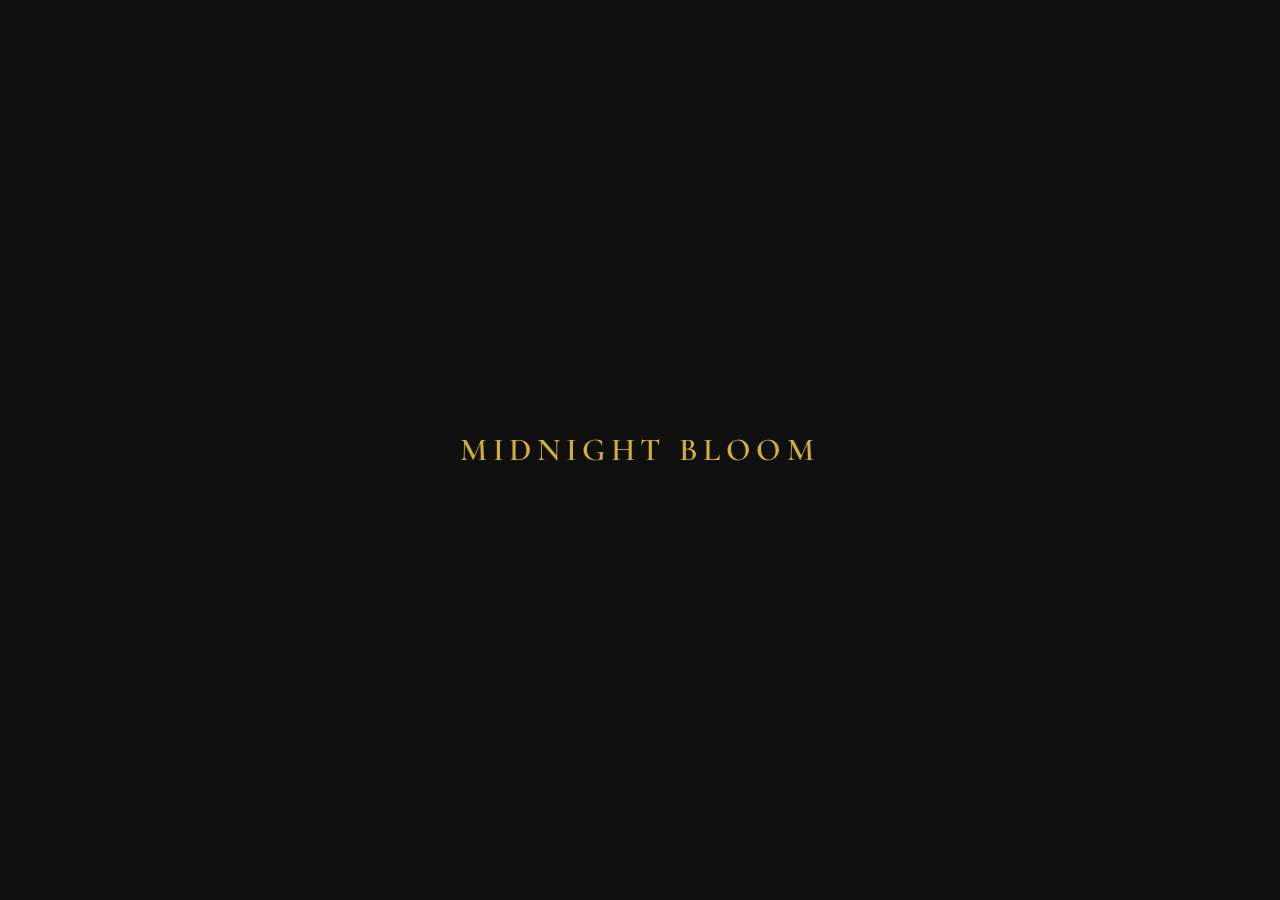
==== index.html @ 1a77cd3f "Build initial loader and navbar" ====
<!DOCTYPE html>
<html lang="en">

<head>

    <!-- Character Encoding -->
    <meta charset="UTF-8">

    <!-- Mobile Responsive -->
    <meta name="viewport" content="width=device-width, initial-scale=1.0">

    <!-- SEO -->
    <meta name="description"
        content="Midnight Bloom Café - Luxury Café Experience with Online Reservation, Menu and Coffee.">

    <meta name="keywords"
        content="Cafe, Coffee, Midnight Bloom, Restaurant, Reservation, Coffee Shop">

    <meta name="author"
        content="Abdullah & Areeba">

    <!-- Browser Tab -->
    <title>Midnight Bloom Café</title>

    <!-- Google Fonts -->
     
     <link rel="preconnect" href="https://fonts.googleapis.com">
<link rel="preconnect" href="https://fonts.gstatic.com" crossorigin>

<link href="https://fonts.googleapis.com/css2?family=Cormorant+Garamond:wght@500;600;700&family=Poppins:wght@300;400;500;600;700&display=swap" rel="stylesheet">

    <!-- CSS -->
    <link rel="stylesheet" href="css/style.css">

</head>

<body>

    <!-- =========================
         Loading Screen
    ========================== -->
    <div id="loader">

    </div>

    <!-- =========================
         Mouse Glow Effect
    ========================== -->
    <div id="cursor-glow"></div>

    <!-- =========================
         Header
    ========================== -->
    <header>

        <nav>

          <header class="site-header">

    <nav class="navbar">

        <!-- Logo -->
        <a href="index.html" class="logo">
            Midnight Bloom
            <span>Café</span>
        </a>

        <!-- Navigation Links -->
        <ul class="nav-links">

            <li>
                <a href="#hero">Home</a>
            </li>

            <li>
                <a href="#about">About</a>
            </li>

            <li>
                <a href="#menu-preview">Menu</a>
            </li>

            <li>
                <a href="#reservation">Reservation</a>
            </li>

            <li>
                <a href="#reviews">Reviews</a>
            </li>

        </ul>

        <!-- Reservation Button -->
        <a href="#reservation" class="nav-button">
            Reserve a Table
        </a>

        <!-- Mobile Menu Button -->
        <button class="menu-toggle" aria-label="Open navigation menu">
            ☰
        </button>

    </nav>

</header>

        </nav>

    </header>

    <!-- =========================
         Hero Section
    ========================== -->
    <main>

        <section id="hero">

        </section>

    </main>

    <!-- =========================
         About Section
    ========================== -->
    <section id="about">

    </section>

    <!-- =========================
         Featured Coffee
    ========================== -->
    <section id="featured">

    </section>

    <!-- =========================
         Menu Preview
    ========================== -->
    <section id="menu-preview">

    </section>

    <!-- =========================
         Gallery
    ========================== -->
    <section id="gallery">

    </section>

    <!-- =========================
         Reviews
    ========================== -->
    <section id="reviews">

    </section>

    <!-- =========================
         Reservation Preview
    ========================== -->
    <section id="reservation">

    </section>

    <!-- =========================
         Newsletter
    ========================== -->
    <section id="newsletter">

    </section>

    <!-- =========================
         Footer
    ========================== -->
    <footer>

    </footer>

    <!-- JavaScript -->
    <script src="js/app.js"></script>

</body>

</html>
---- css/style.css ----
/* ===========================
   Midnight Bloom Café
   Global Styles
   Version 1.0
=========================== */

* {
    margin: 0;
    padding: 0;
    box-sizing: border-box;
}

:root {
    --primary-bg: #0F0F0F;
    --secondary-bg: #181818;
    --gold: #D4AF37;
    --cream: #F8F5F0;
    --coffee: #6F4E37;
    --accent: #B76E79;

    --transition: 0.3s ease;
    --border-radius: 12px;
}

body {
    background-color: var(--primary-bg);
    color: var(--cream);
    font-family: "Poppins", sans-serif;
    line-height: 1.6;
    overflow-x: hidden;
}

/* =========================
   Luxury Loading Screen
========================= */

#loader {
    position: fixed;
    inset: 0;
    z-index: 9999;

    display: flex;
    align-items: center;
    justify-content: center;

    background-color: var(--primary-bg);

    transition: opacity 0.8s ease, visibility 0.8s ease;
}

/* Loader content */

#loader::before {
    content: "MIDNIGHT BLOOM";

    font-family: "Cormorant Garamond", serif;
    font-size: 2rem;
    font-weight: 600;
    letter-spacing: 0.35rem;

    color: var(--gold);

    animation: loaderPulse 1.8s ease-in-out infinite;
}

/* Loader disappears */

#loader.hide {
    opacity: 0;
    visibility: hidden;
}

/* Soft breathing animation */

@keyframes loaderPulse {

    0%,
    100% {
        opacity: 0.35;
        transform: scale(0.96);
    }

    50% {
        opacity: 1;
        transform: scale(1);
    }
}

/* =========================
   Navigation Bar
========================= */

.site-header {
    position: fixed;
    top: 0;
    left: 0;
    width: 100%;
    z-index: 1000;

    background: rgba(15, 15, 15, 0.85);
    backdrop-filter: blur(12px);

    border-bottom: 1px solid rgba(212, 175, 55, 0.15);
}

.navbar {
    width: min(1200px, 90%);
    min-height: 80px;

    margin: 0 auto;

    display: flex;
    align-items: center;
    justify-content: space-between;
}

/* Logo */

.logo {
    color: var(--cream);
    text-decoration: none;

    font-family: "Cormorant Garamond", serif;
    font-size: 1.7rem;
    font-weight: 600;
    letter-spacing: 0.08rem;

    line-height: 1;
}

.logo span {
    display: block;

    color: var(--gold);

    font-size: 0.85rem;
    letter-spacing: 0.35rem;
    text-transform: uppercase;

    margin-top: 5px;
}

/* Navigation Links */

.nav-links {
    display: flex;
    align-items: center;
    gap: 2rem;

    list-style: none;
}

.nav-links a {
    position: relative;

    color: var(--cream);
    text-decoration: none;

    font-size: 0.9rem;
    font-weight: 400;

    transition: color 0.3s ease;
}

.nav-links a:hover {
    color: var(--gold);
}

/* Underline Animation */

.nav-links a::after {
    content: "";

    position: absolute;
    left: 0;
    bottom: -7px;

    width: 0;
    height: 1px;

    background: var(--gold);

    transition: width 0.3s ease;
}

.nav-links a:hover::after {
    width: 100%;
}

/* Reservation Button */

.nav-button {
    padding: 0.75rem 1.3rem;

    color: var(--primary-bg);
    background: var(--gold);

    text-decoration: none;

    font-size: 0.8rem;
    font-weight: 600;
    letter-spacing: 0.05rem;

    border: 1px solid var(--gold);
    border-radius: 2px;

    transition:
        background-color 0.3s ease,
        color 0.3s ease,
        transform 0.3s ease;
}

.nav-button:hover {
    color: var(--gold);
    background: transparent;

    transform: translateY(-2px);
}

/* Mobile Menu Button */

.menu-toggle {
    display: none;

    border: none;
    background: transparent;

    color: var(--cream);

    font-size: 1.6rem;

    cursor: pointer;
}
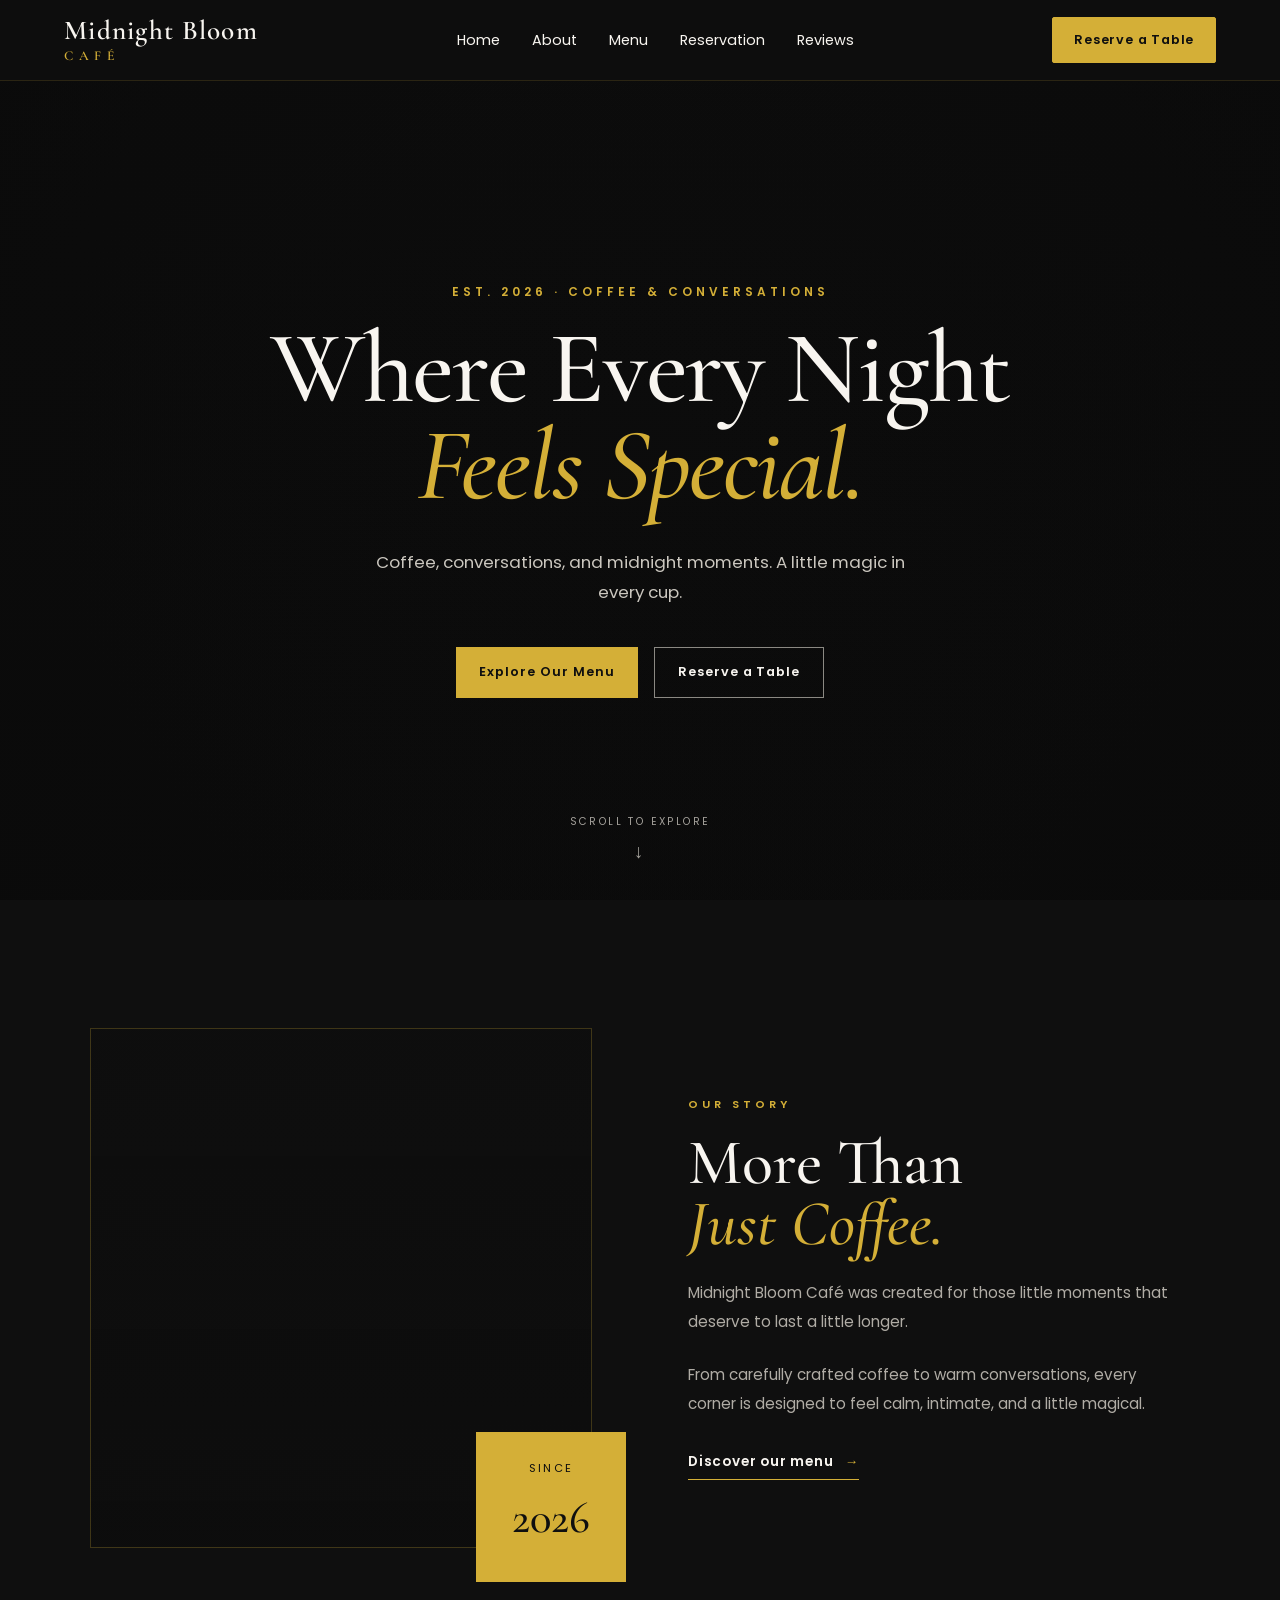
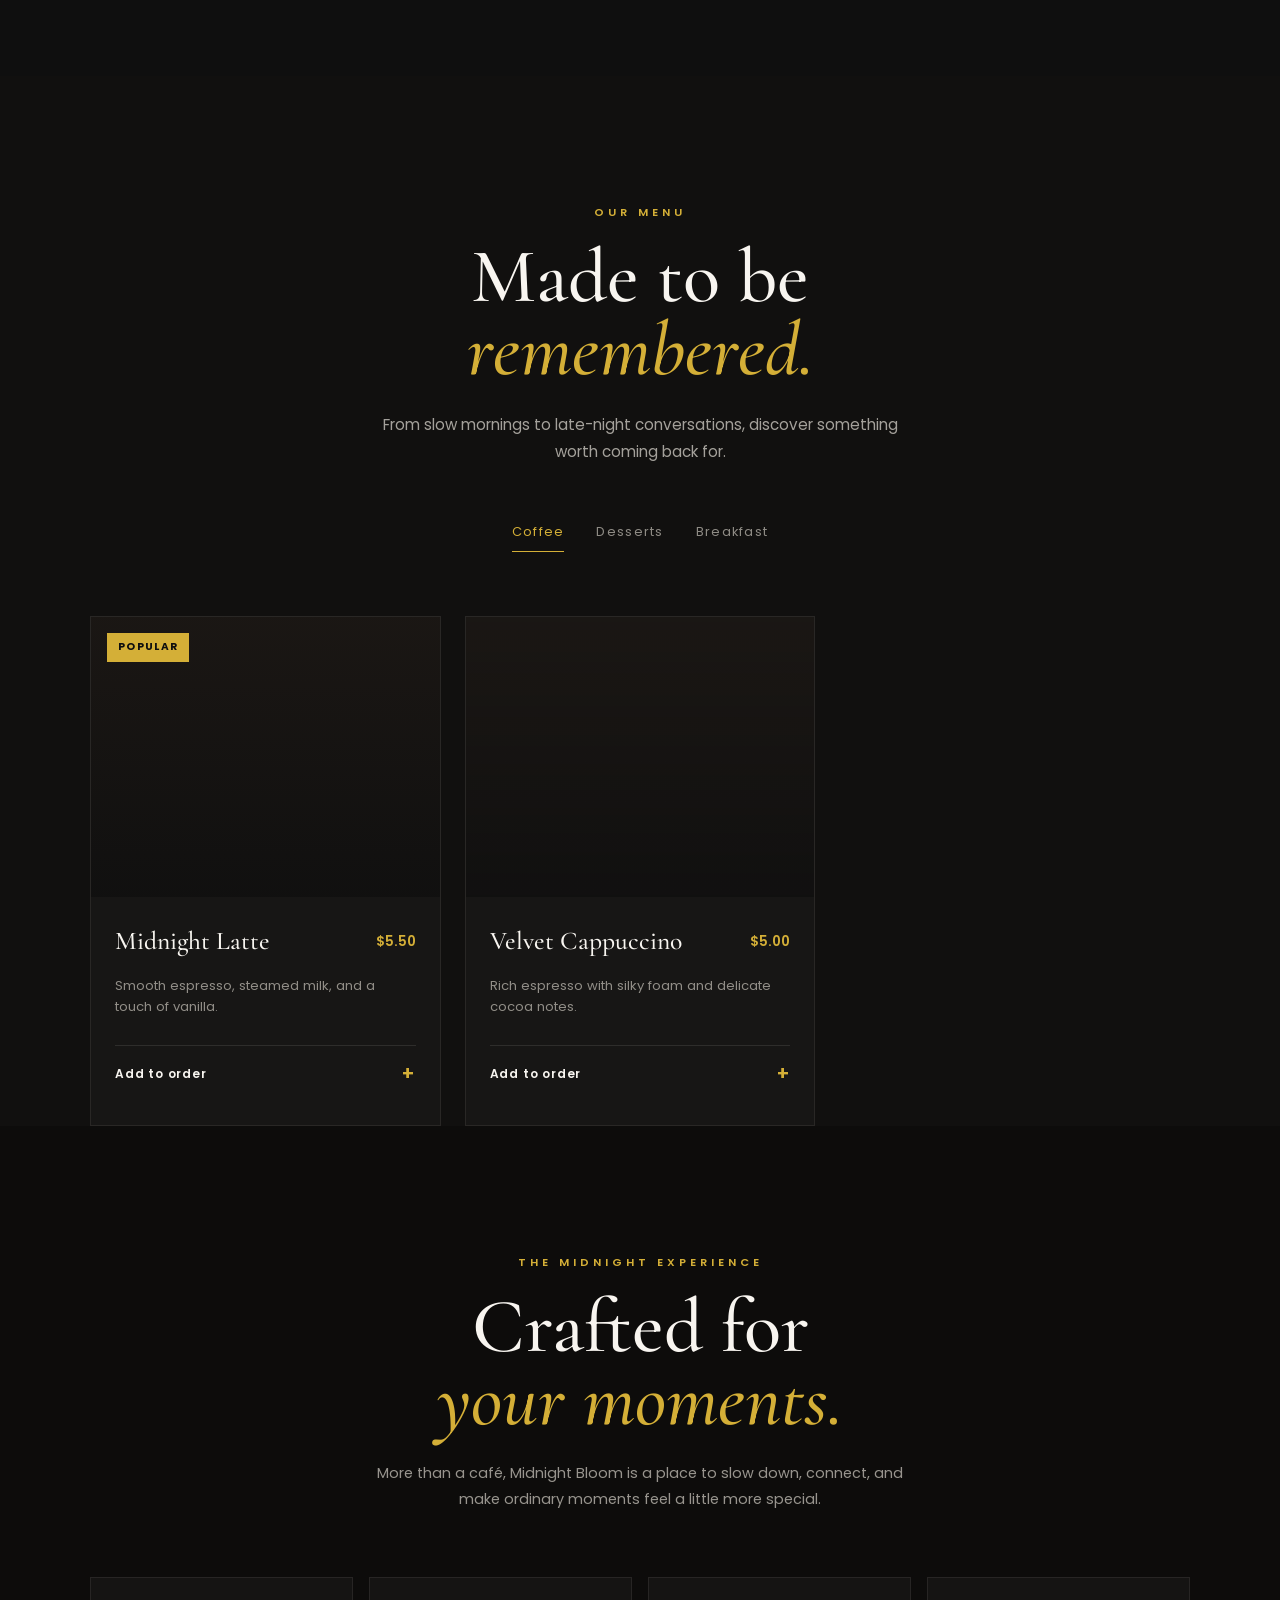
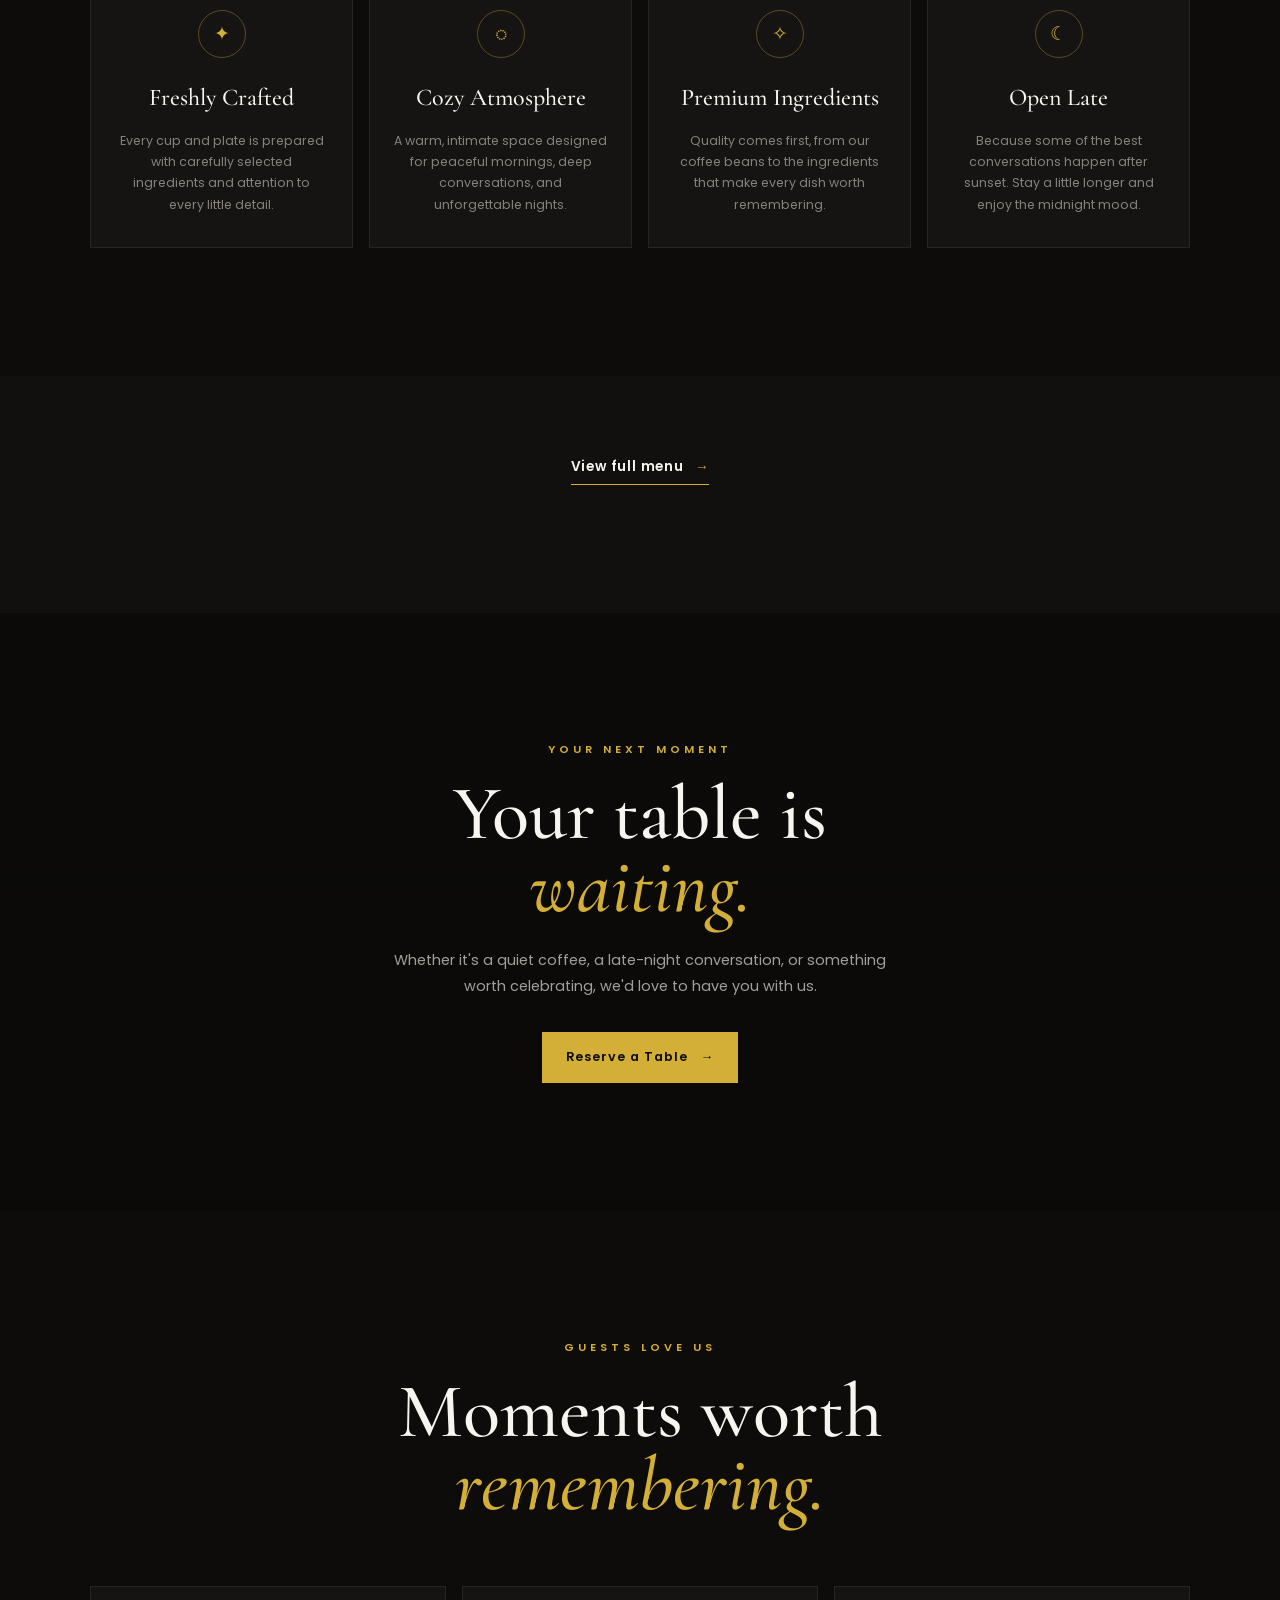
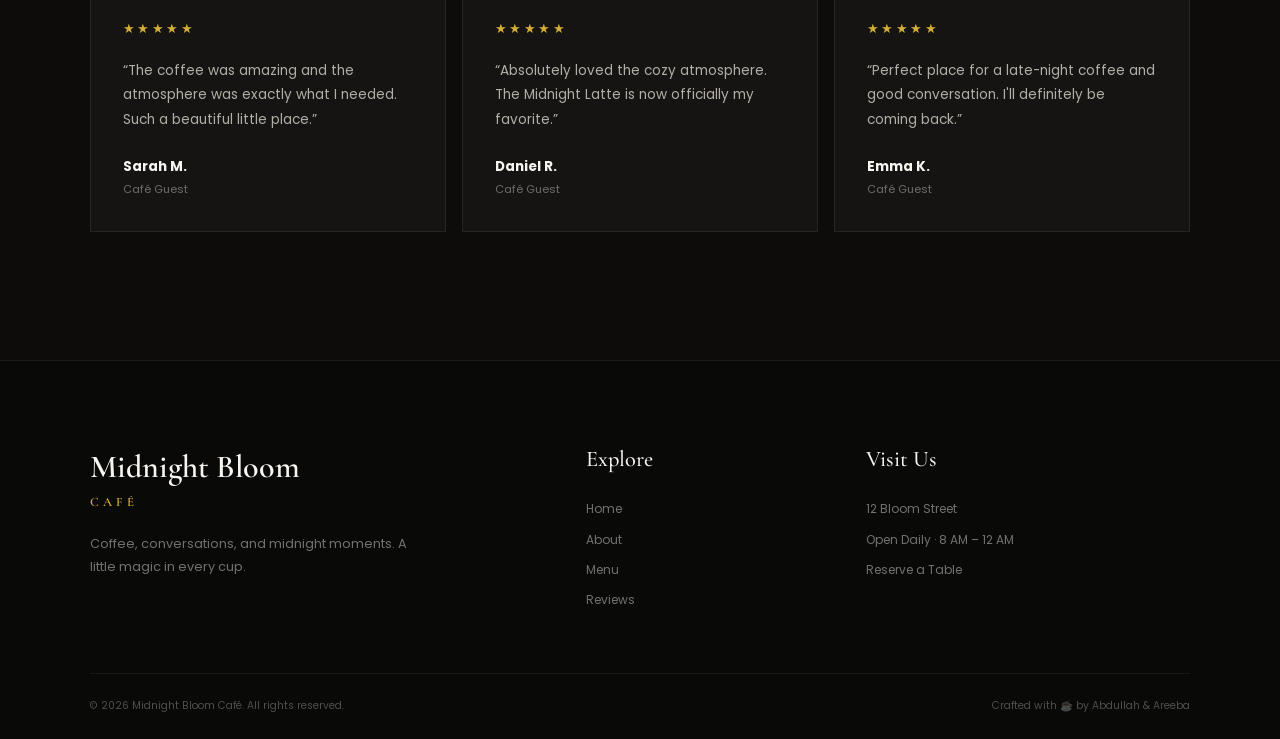
==== commit 9170c3c0: "Complete responsive homepage" ====
--- a/index.html
+++ b/index.html
@@ -16,168 +16,1109 @@
     <meta name="keywords"
         content="Cafe, Coffee, Midnight Bloom, Restaurant, Reservation, Coffee Shop">
 
+    <!-- Developers -->
     <meta name="author"
         content="Abdullah & Areeba">
 
     <!-- Browser Tab -->
     <title>Midnight Bloom Café</title>
 
-    <!-- Google Fonts -->
-     
-     <link rel="preconnect" href="https://fonts.googleapis.com">
-<link rel="preconnect" href="https://fonts.gstatic.com" crossorigin>
-
-<link href="https://fonts.googleapis.com/css2?family=Cormorant+Garamond:wght@500;600;700&family=Poppins:wght@300;400;500;600;700&display=swap" rel="stylesheet">
-
-    <!-- CSS -->
+
+    <!-- =========================
+         Google Fonts
+    ========================== -->
+
+    <link rel="preconnect" href="https://fonts.googleapis.com">
+
+    <link rel="preconnect"
+        href="https://fonts.gstatic.com"
+        crossorigin>
+
+    <link
+        href="https://fonts.googleapis.com/css2?family=Cormorant+Garamond:wght@500;600;700&family=Poppins:wght@300;400;500;600;700&display=swap"
+        rel="stylesheet">
+
+
+    <!-- =========================
+         CSS
+    ========================== -->
+
     <link rel="stylesheet" href="css/style.css">
 
 </head>
 
+
 <body>
+
 
     <!-- =========================
          Loading Screen
     ========================== -->
+
     <div id="loader">
-
     </div>
+
 
     <!-- =========================
          Mouse Glow Effect
     ========================== -->
-    <div id="cursor-glow"></div>
+
+    <div id="cursor-glow">
+    </div>
+
 
     <!-- =========================
-         Header
+         Header / Navbar
     ========================== -->
-    <header>
-
-        <nav>
-
-          <header class="site-header">
-
-    <nav class="navbar">
-
-        <!-- Logo -->
-        <a href="index.html" class="logo">
-            Midnight Bloom
-            <span>Café</span>
+
+    <header class="site-header">
+
+        <nav class="navbar">
+
+
+            <!-- Logo -->
+
+            <a href="index.html" class="logo">
+
+                Midnight Bloom
+
+                <span>Café</span>
+
+            </a>
+
+
+            <!-- Navigation Links -->
+
+            <ul class="nav-links">
+
+                <li>
+                    <a href="#hero">Home</a>
+                </li>
+
+                <li>
+                    <a href="#about">About</a>
+                </li>
+
+                <li>
+                    <a href="#menu-preview">Menu</a>
+                </li>
+
+                <li>
+                    <a href="#reservation">Reservation</a>
+                </li>
+
+                <li>
+                    <a href="#reviews">Reviews</a>
+                </li>
+
+            </ul>
+
+
+            <!-- Reservation Button -->
+
+            <a href="#reservation" class="nav-button">
+                Reserve a Table
+            </a>
+
+
+            <!-- Mobile Menu Button -->
+
+            <button
+                class="menu-toggle"
+                type="button"
+                aria-label="Open navigation menu">
+
+                ☰
+
+            </button>
+
+
+        </nav>
+
+    </header>
+
+
+
+    <!-- =========================
+         Main Content
+    ========================== -->
+
+    <main>
+
+
+        <!-- =========================
+             Hero Section
+        ========================== -->
+
+        <section class="hero" id="hero">
+
+
+            <!-- Hero Background Overlay -->
+
+            <div class="hero-overlay">
+            </div>
+
+
+            <!-- Hero Content -->
+
+            <div class="hero-content">
+
+
+                <p class="hero-label">
+                    EST. 2026 · COFFEE & CONVERSATIONS
+                </p>
+
+
+                <h1>
+
+                    Where Every Night
+
+                    <span>
+                        Feels Special.
+                    </span>
+
+                </h1>
+
+
+                <p class="hero-description">
+
+                    Coffee, conversations, and midnight moments.
+                    A little magic in every cup.
+
+                </p>
+
+
+                <div class="hero-actions">
+
+
+                    <a
+                        href="#menu-preview"
+                        class="primary-button">
+
+                        Explore Our Menu
+
+                    </a>
+
+
+                    <a
+                        href="#reservation"
+                        class="secondary-button">
+
+                        Reserve a Table
+
+                    </a>
+
+
+                </div>
+
+
+            </div>
+
+
+            <!-- Scroll Indicator -->
+
+            <a
+                href="#about"
+                class="scroll-indicator"
+                aria-label="Scroll to About section">
+
+                <span>
+                    Scroll to explore
+                </span>
+
+                <span class="scroll-arrow">
+                    ↓
+                </span>
+
+            </a>
+
+
+        </section>
+
+
+
+        <!-- =========================
+             About Section
+        ========================== -->
+
+        <section
+            class="about-section"
+            id="about">
+
+
+            <div class="about-container">
+
+
+                <!-- About Image -->
+
+                <div class="about-image">
+
+                    <div class="about-image-frame">
+
+                        <span>
+                            Since
+                        </span>
+
+                        <strong>
+                            2026
+                        </strong>
+
+                    </div>
+
+                </div>
+
+
+                <!-- About Content -->
+
+                <div class="about-content">
+
+
+                    <p class="section-label">
+                        OUR STORY
+                    </p>
+
+
+                    <h2>
+
+                        More Than
+
+                        <span>
+                            Just Coffee.
+                        </span>
+
+                    </h2>
+
+
+                    <p>
+
+                        Midnight Bloom Café was created
+                        for those little moments that deserve
+                        to last a little longer.
+
+                    </p>
+
+
+                    <p>
+
+                        From carefully crafted coffee to
+                        warm conversations, every corner is
+                        designed to feel calm, intimate,
+                        and a little magical.
+
+                    </p>
+
+
+                    <a
+                        href="#menu-preview"
+                        class="text-link">
+
+                        Discover our menu
+
+                        <span>
+                            →
+                        </span>
+
+                    </a>
+
+
+                </div>
+
+
+            </div>
+
+
+        </section>
+
+
+
+        <!-- =========================
+             Menu Preview Section
+        ========================== -->
+
+        <section
+            class="menu-preview"
+            id="menu-preview">
+
+
+            <!-- Section Heading -->
+
+            <div class="section-heading">
+
+
+                <p class="section-label">
+                    OUR MENU
+                </p>
+
+
+                <h2>
+
+                    Made to be
+
+                    <span>
+                        remembered.
+                    </span>
+
+                </h2>
+
+
+                <p class="section-intro">
+
+                    From slow mornings to late-night
+                    conversations, discover something
+                    worth coming back for.
+
+                </p>
+
+
+            </div>
+
+
+
+            <!-- Menu Categories -->
+
+            <div class="menu-categories">
+
+
+                <button
+                    class="menu-category active"
+                    type="button"
+                    data-category="coffee">
+
+                    Coffee
+
+                </button>
+
+
+                <button
+                    class="menu-category"
+                    type="button"
+                    data-category="desserts">
+
+                    Desserts
+
+                </button>
+
+
+                <button
+                    class="menu-category"
+                    type="button"
+                    data-category="breakfast">
+
+                    Breakfast
+
+                </button>
+
+
+            </div>
+
+
+
+            <!-- Menu Cards -->
+
+            <div class="menu-grid">
+
+
+                <!-- Coffee Item 1 -->
+
+                <article
+                    class="menu-card show"
+                    data-category="coffee">
+
+
+                    <div class="menu-card-image coffee-image-1">
+
+
+                        <span class="menu-badge">
+                            Popular
+                        </span>
+
+
+                    </div>
+
+
+                    <div class="menu-card-content">
+
+
+                        <div class="menu-card-title">
+
+
+                            <h3>
+                                Midnight Latte
+                            </h3>
+
+
+                            <span>
+                                $5.50
+                            </span>
+
+
+                        </div>
+
+
+                        <p>
+
+                            Smooth espresso, steamed milk,
+                            and a touch of vanilla.
+
+                        </p>
+
+
+                        <button
+                            class="add-to-cart"
+                            type="button"
+                            data-item="Midnight Latte"
+                            data-price="5.50">
+
+                            Add to order
+
+                            <span>
+                                +
+                            </span>
+
+                        </button>
+
+
+                    </div>
+
+
+                </article>
+
+
+
+                <!-- Coffee Item 2 -->
+
+                <article
+                    class="menu-card show"
+                    data-category="coffee">
+
+
+                    <div class="menu-card-image coffee-image-2">
+                    </div>
+
+
+                    <div class="menu-card-content">
+
+
+                        <div class="menu-card-title">
+
+
+                            <h3>
+                                Velvet Cappuccino
+                            </h3>
+
+
+                            <span>
+                                $5.00
+                            </span>
+
+
+                        </div>
+
+
+                        <p>
+
+                            Rich espresso with silky foam
+                            and delicate cocoa notes.
+
+                        </p>
+
+
+                        <button
+                            class="add-to-cart"
+                            type="button"
+                            data-item="Velvet Cappuccino"
+                            data-price="5.00">
+
+                            Add to order
+
+                            <span>
+                                +
+                            </span>
+
+                        </button>
+
+
+                    </div>
+
+
+                </article>
+
+
+
+                <!-- Dessert Item -->
+
+                <article
+                    class="menu-card"
+                    data-category="desserts">
+
+
+                    <div class="menu-card-image coffee-image-3">
+                    </div>
+
+
+                    <div class="menu-card-content">
+
+
+                        <div class="menu-card-title">
+
+
+                            <h3>
+                                Midnight Chocolate Cake
+                            </h3>
+
+
+                            <span>
+                                $6.50
+                            </span>
+
+
+                        </div>
+
+
+                        <p>
+
+                            Dark chocolate cake with a rich
+                            espresso ganache.
+
+                        </p>
+
+
+                        <button
+                            class="add-to-cart"
+                            type="button"
+                            data-item="Midnight Chocolate Cake"
+                            data-price="6.50">
+
+                            Add to order
+
+                            <span>
+                                +
+                            </span>
+
+                        </button>
+
+
+                    </div>
+
+
+                </article>
+
+                <!-- Breakfast Item 1 -->
+
+<article
+    class="menu-card"
+    data-category="breakfast">
+
+    <div class="menu-card-image breakfast-image-1">
+    </div>
+
+    <div class="menu-card-content">
+
+        <div class="menu-card-title">
+
+            <h3>
+                Bloom Breakfast
+            </h3>
+
+            <span>
+                $8.50
+            </span>
+
+        </div>
+
+        <p>
+            Toasted sourdough, eggs, avocado,
+            and fresh seasonal greens.
+        </p>
+
+        <button
+            class="add-to-cart"
+            type="button"
+            data-item="Bloom Breakfast"
+            data-price="8.50">
+
+            Add to order
+
+            <span>
+                +
+            </span>
+
+        </button>
+
+    </div>
+
+</article>
+
+
+<!-- Breakfast Item 2 -->
+
+<article
+    class="menu-card"
+    data-category="breakfast">
+
+    <div class="menu-card-image breakfast-image-2">
+    </div>
+
+    <div class="menu-card-content">
+
+        <div class="menu-card-title">
+
+            <h3>
+                Honey French Toast
+            </h3>
+
+            <span>
+                $7.50
+            </span>
+
+        </div>
+
+        <p>
+            Golden brioche, honey, berries,
+            and a touch of cinnamon.
+        </p>
+
+        <button
+            class="add-to-cart"
+            type="button"
+            data-item="Honey French Toast"
+            data-price="7.50">
+
+            Add to order
+
+            <span>
+                +
+            </span>
+
+        </button>
+
+    </div>
+
+</article>
+
+
+            </div>
+
+            
+<!-- =========================
+     Why Midnight Bloom
+========================== -->
+
+<section class="why-section" id="why-us">
+
+    <div class="why-container">
+
+        <!-- Section Heading -->
+
+        <div class="why-heading">
+
+            <p class="section-label">
+                THE MIDNIGHT EXPERIENCE
+            </p>
+
+            <h2>
+                Crafted for
+                <span>your moments.</span>
+            </h2>
+
+            <p>
+                More than a café, Midnight Bloom is a place
+                to slow down, connect, and make ordinary
+                moments feel a little more special.
+            </p>
+
+        </div>
+
+
+        <!-- Feature Cards -->
+
+        <div class="why-grid">
+
+
+            <!-- Feature 1 -->
+
+            <article class="why-card">
+
+                <div class="why-icon">
+                    ✦
+                </div>
+
+                <h3>
+                    Freshly Crafted
+                </h3>
+
+                <p>
+                    Every cup and plate is prepared with
+                    carefully selected ingredients and attention
+                    to every little detail.
+                </p>
+
+            </article>
+
+
+            <!-- Feature 2 -->
+
+            <article class="why-card">
+
+                <div class="why-icon">
+                    ◌
+                </div>
+
+                <h3>
+                    Cozy Atmosphere
+                </h3>
+
+                <p>
+                    A warm, intimate space designed for
+                    peaceful mornings, deep conversations,
+                    and unforgettable nights.
+                </p>
+
+            </article>
+
+
+            <!-- Feature 3 -->
+
+            <article class="why-card">
+
+                <div class="why-icon">
+                    ✧
+                </div>
+
+                <h3>
+                    Premium Ingredients
+                </h3>
+
+                <p>
+                    Quality comes first, from our coffee beans
+                    to the ingredients that make every dish
+                    worth remembering.
+                </p>
+
+            </article>
+
+
+            <!-- Feature 4 -->
+
+            <article class="why-card">
+
+                <div class="why-icon">
+                    ☾
+                </div>
+
+                <h3>
+                    Open Late
+                </h3>
+
+                <p>
+                    Because some of the best conversations
+                    happen after sunset. Stay a little longer
+                    and enjoy the midnight mood.
+                </p>
+
+            </article>
+
+
+        </div>
+
+    </div>
+
+</section>
+
+
+            <!-- View Full Menu -->
+
+            <div class="menu-view-all">
+
+
+                <a
+                    href="pages/menu.html"
+                    class="text-link">
+
+                    View full menu
+
+                    <span>
+                        →
+                    </span>
+
+                </a>
+
+
+            </div>
+
+
+        </section>
+
+      <!-- =========================
+     Reservation CTA
+========================== -->
+
+<section class="reservation-cta" id="reservation">
+
+    <div class="reservation-content">
+
+        <p class="section-label">
+            YOUR NEXT MOMENT
+        </p>
+
+        <h2>
+            Your table is
+            <span>waiting.</span>
+        </h2>
+
+        <p>
+            Whether it's a quiet coffee, a late-night
+            conversation, or something worth celebrating,
+            we'd love to have you with us.
+        </p>
+
+        <a
+            href="pages/reservation.html"
+            class="primary-button">
+
+            Reserve a Table
+
+            <span>→</span>
+
         </a>
 
-        <!-- Navigation Links -->
-        <ul class="nav-links">
-
-            <li>
-                <a href="#hero">Home</a>
-            </li>
-
-            <li>
-                <a href="#about">About</a>
-            </li>
-
-            <li>
-                <a href="#menu-preview">Menu</a>
-            </li>
-
-            <li>
-                <a href="#reservation">Reservation</a>
-            </li>
-
-            <li>
-                <a href="#reviews">Reviews</a>
-            </li>
-
-        </ul>
-
-        <!-- Reservation Button -->
-        <a href="#reservation" class="nav-button">
-            Reserve a Table
-        </a>
-
-        <!-- Mobile Menu Button -->
-        <button class="menu-toggle" aria-label="Open navigation menu">
-            ☰
-        </button>
-
-    </nav>
-
-</header>
-
-        </nav>
-
-    </header>
-
-    <!-- =========================
-         Hero Section
-    ========================== -->
-    <main>
-
-        <section id="hero">
-
-        </section>
+    </div>
+
+</section>
+
+<!-- =========================
+     Reviews Section
+========================== -->
+
+<section class="reviews-section" id="reviews">
+
+    <div class="reviews-container">
+
+        <!-- Section Heading -->
+
+        <div class="reviews-heading">
+
+            <p class="section-label">
+                GUESTS LOVE US
+            </p>
+
+            <h2>
+                Moments worth
+                <span>remembering.</span>
+            </h2>
+
+        </div>
+
+
+        <!-- Reviews -->
+
+        <div class="reviews-grid">
+
+
+            <!-- Review 1 -->
+
+            <article class="review-card">
+
+                <div class="review-stars">
+                    ★★★★★
+                </div>
+
+                <p class="review-text">
+                    “The coffee was amazing and the atmosphere
+                    was exactly what I needed. Such a beautiful
+                    little place.”
+                </p>
+
+                <div class="review-author">
+                    <strong>
+                        Sarah M.
+                    </strong>
+
+                    <span>
+                        Café Guest
+                    </span>
+                </div>
+
+            </article>
+
+
+            <!-- Review 2 -->
+
+            <article class="review-card">
+
+                <div class="review-stars">
+                    ★★★★★
+                </div>
+
+                <p class="review-text">
+                    “Absolutely loved the cozy atmosphere.
+                    The Midnight Latte is now officially
+                    my favorite.”
+                </p>
+
+                <div class="review-author">
+                    <strong>
+                        Daniel R.
+                    </strong>
+
+                    <span>
+                        Café Guest
+                    </span>
+                </div>
+
+            </article>
+
+
+            <!-- Review 3 -->
+
+            <article class="review-card">
+
+                <div class="review-stars">
+                    ★★★★★
+                </div>
+
+                <p class="review-text">
+                    “Perfect place for a late-night coffee
+                    and good conversation. I'll definitely
+                    be coming back.”
+                </p>
+
+                <div class="review-author">
+                    <strong>
+                        Emma K.
+                    </strong>
+
+                    <span>
+                        Café Guest
+                    </span>
+                </div>
+
+            </article>
+
+
+        </div>
+
+    </div>
+
+</section>
 
     </main>
 
-    <!-- =========================
-         About Section
-    ========================== -->
-    <section id="about">
-
-    </section>
-
-    <!-- =========================
-         Featured Coffee
-    ========================== -->
-    <section id="featured">
-
-    </section>
-
-    <!-- =========================
-         Menu Preview
-    ========================== -->
-    <section id="menu-preview">
-
-    </section>
-
-    <!-- =========================
-         Gallery
-    ========================== -->
-    <section id="gallery">
-
-    </section>
-
-    <!-- =========================
-         Reviews
-    ========================== -->
-    <section id="reviews">
-
-    </section>
-
-    <!-- =========================
-         Reservation Preview
-    ========================== -->
-    <section id="reservation">
-
-    </section>
-
-    <!-- =========================
-         Newsletter
-    ========================== -->
-    <section id="newsletter">
-
-    </section>
+
 
     <!-- =========================
          Footer
     ========================== -->
+
     <footer>
 
+<!-- =========================
+     Footer
+========================== -->
+
+<footer class="site-footer">
+
+    <div class="footer-container">
+
+
+        <!-- Brand -->
+
+        <div class="footer-brand">
+
+            <a href="index.html" class="footer-logo">
+                Midnight Bloom
+                <span>Café</span>
+            </a>
+
+            <p>
+                Coffee, conversations, and midnight moments.
+                A little magic in every cup.
+            </p>
+
+        </div>
+
+
+        <!-- Quick Links -->
+
+        <div class="footer-column">
+
+            <h3>
+                Explore
+            </h3>
+
+            <a href="#hero">
+                Home
+            </a>
+
+            <a href="#about">
+                About
+            </a>
+
+            <a href="#menu-preview">
+                Menu
+            </a>
+
+            <a href="#reviews">
+                Reviews
+            </a>
+
+        </div>
+
+
+        <!-- Visit -->
+
+        <div class="footer-column">
+
+            <h3>
+                Visit Us
+            </h3>
+
+            <p>
+                12 Bloom Street
+            </p>
+
+            <p>
+                Open Daily · 8 AM – 12 AM
+            </p>
+
+            <a href="#reservation">
+                Reserve a Table
+            </a>
+
+        </div>
+
+
+    </div>
+
+
+    <!-- Footer Bottom -->
+
+    <div class="footer-bottom">
+
+        <p>
+            © 2026 Midnight Bloom Café.
+            All rights reserved.
+        </p>
+
+        <p>
+            Crafted with ☕ by Abdullah & Areeba
+        </p>
+
+    </div>
+
+</footer>
+
     </footer>
 
-    <!-- JavaScript -->
+
+
+    <!-- =========================
+         JavaScript
+    ========================== -->
+
     <script src="js/app.js"></script>
 
+
 </body>
 
 </html>
--- a/css/style.css
+++ b/css/style.css
@@ -230,4 +230,1509 @@
     font-size: 1.6rem;
 
     cursor: pointer;
+}
+
+/* =========================
+   Mobile Navigation
+========================= */
+
+@media (max-width: 768px) {
+
+    .navbar {
+        min-height: 70px;
+    }
+
+    .nav-links {
+        position: absolute;
+        top: 70px;
+        left: 0;
+
+        width: 100%;
+
+        padding: 1.5rem 0;
+
+        flex-direction: column;
+        gap: 1.5rem;
+
+        background: rgba(15, 15, 15, 0.97);
+
+        border-bottom: 1px solid rgba(212, 175, 55, 0.15);
+
+        transform: translateY(-150%);
+        transition: transform 0.4s ease;
+    }
+
+    .nav-links.open {
+    transform: translateY(0);
+}
+
+    .nav-button {
+        display: none;
+    }
+
+    .menu-toggle {
+        display: block;
+    }
+
+}
+
+/* =========================
+   Hero Section
+========================= */
+
+.hero {
+    position: relative;
+
+    min-height: 100vh;
+
+    display: flex;
+    align-items: center;
+    justify-content: center;
+
+    overflow: hidden;
+
+    background:
+        linear-gradient(
+            rgba(10, 10, 10, 0.55),
+            rgba(10, 10, 10, 0.75)
+        ),
+        url("../assets/images/cafe-hero.jpg");
+
+    background-size: cover;
+    background-position: center;
+    background-repeat: no-repeat;
+}
+
+/* Hero Overlay */
+
+.hero-overlay {
+    position: absolute;
+
+    inset: 0;
+
+    background:
+        radial-gradient(
+            circle at center,
+            transparent 0%,
+            rgba(10, 10, 10, 0.35) 60%,
+            rgba(10, 10, 10, 0.75) 100%
+        );
+
+    pointer-events: none;
+}
+
+/* Hero Content */
+
+.hero-content {
+    position: relative;
+    z-index: 2;
+
+    width: min(850px, 90%);
+
+    text-align: center;
+
+    margin-top: 80px;
+}
+
+/* Small Label */
+
+.hero-label {
+    margin-bottom: 1.2rem;
+
+    color: var(--gold);
+
+    font-size: 0.75rem;
+    font-weight: 600;
+
+    letter-spacing: 0.25rem;
+
+    text-transform: uppercase;
+}
+
+/* Main Heading */
+
+.hero h1 {
+    margin: 0;
+
+    color: var(--cream);
+
+    font-family: "Cormorant Garamond", serif;
+
+    font-size: clamp(3.5rem, 8vw, 7rem);
+
+    font-weight: 500;
+
+    line-height: 0.95;
+
+    letter-spacing: -0.02em;
+}
+
+.hero h1 span {
+    display: block;
+
+    color: var(--gold);
+
+    font-style: italic;
+}
+
+/* Description */
+
+.hero-description {
+    max-width: 550px;
+
+    margin: 2rem auto 0;
+
+    color: rgba(245, 240, 230, 0.82);
+
+    font-size: 1.05rem;
+
+    line-height: 1.8;
+}
+
+/* Hero Buttons */
+
+.hero-actions {
+    display: flex;
+
+    justify-content: center;
+    align-items: center;
+
+    gap: 1rem;
+
+    margin-top: 2.5rem;
+}
+
+.primary-button,
+.secondary-button {
+    display: inline-flex;
+
+    align-items: center;
+    justify-content: center;
+
+    min-width: 170px;
+
+    padding: 0.9rem 1.4rem;
+
+    text-decoration: none;
+
+    font-size: 0.8rem;
+    font-weight: 600;
+
+    letter-spacing: 0.06rem;
+
+    transition:
+        background-color 0.3s ease,
+        color 0.3s ease,
+        border-color 0.3s ease,
+        transform 0.3s ease;
+}
+
+/* Primary Button */
+
+.primary-button {
+    color: var(--primary-bg);
+
+    background: var(--gold);
+
+    border: 1px solid var(--gold);
+}
+
+.primary-button:hover {
+    color: var(--gold);
+
+    background: transparent;
+
+    transform: translateY(-3px);
+}
+
+/* Secondary Button */
+
+.secondary-button {
+    color: var(--cream);
+
+    background: transparent;
+
+    border: 1px solid rgba(245, 240, 230, 0.55);
+}
+
+.secondary-button:hover {
+    color: var(--primary-bg);
+
+    background: var(--cream);
+
+    border-color: var(--cream);
+
+    transform: translateY(-3px);
+}
+
+/* Scroll Indicator */
+
+.scroll-indicator {
+    position: absolute;
+
+    bottom: 2rem;
+    left: 50%;
+
+    z-index: 2;
+
+    display: flex;
+    flex-direction: column;
+    align-items: center;
+
+    gap: 0.4rem;
+
+    transform: translateX(-50%);
+
+    color: rgba(245, 240, 230, 0.65);
+
+    text-decoration: none;
+
+    font-size: 0.65rem;
+
+    letter-spacing: 0.15rem;
+
+    text-transform: uppercase;
+}
+
+.scroll-arrow {
+    font-size: 1.2rem;
+
+    animation: scrollBounce 1.5s ease-in-out infinite;
+}
+
+@keyframes scrollBounce {
+
+    0%,
+    100% {
+        transform: translateY(0);
+    }
+
+    50% {
+        transform: translateY(6px);
+    }
+
+}
+
+/* =========================
+   Hero Mobile
+========================= */
+
+@media (max-width: 768px) {
+
+    .hero {
+        min-height: 100svh;
+
+        background-position: center;
+    }
+
+    .hero-content {
+        margin-top: 60px;
+    }
+
+    .hero-label {
+        font-size: 0.65rem;
+
+        letter-spacing: 0.16rem;
+    }
+
+    .hero h1 {
+        font-size: clamp(3rem, 14vw, 5rem);
+
+        line-height: 0.98;
+    }
+
+    .hero-description {
+        margin-top: 1.5rem;
+
+        font-size: 0.95rem;
+
+        line-height: 1.7;
+    }
+
+    .hero-actions {
+        flex-direction: column;
+
+        width: 100%;
+
+        margin-top: 2rem;
+    }
+
+    .primary-button,
+    .secondary-button {
+        width: min(280px, 90%);
+    }
+
+    .scroll-indicator {
+        bottom: 1.2rem;
+    }
+
+}
+
+/* =========================
+   About Section
+========================= */
+
+.about-section {
+    padding: 8rem 0;
+
+    background: var(--primary-bg);
+}
+
+.about-container {
+    width: min(1100px, 90%);
+
+    margin: 0 auto;
+
+    display: grid;
+
+    grid-template-columns: 1fr 1fr;
+
+    align-items: center;
+
+    gap: 6rem;
+}
+
+/* About Image */
+
+.about-image {
+    position: relative;
+
+    min-height: 520px;
+
+    background:
+        linear-gradient(
+            rgba(10, 10, 10, 0.25),
+            rgba(10, 10, 10, 0.45)
+        ),
+        url("../assets/images/about-cafe.jpg");
+
+    background-size: cover;
+    background-position: center;
+
+    border: 1px solid rgba(212, 175, 55, 0.25);
+}
+
+/* Decorative Frame */
+
+.about-image-frame {
+    position: absolute;
+
+    right: -35px;
+    bottom: -35px;
+
+    width: 150px;
+    height: 150px;
+
+    display: flex;
+    flex-direction: column;
+
+    align-items: center;
+    justify-content: center;
+
+    background: var(--gold);
+
+    color: var(--primary-bg);
+
+    text-align: center;
+}
+
+.about-image-frame span {
+    font-size: 0.7rem;
+
+    letter-spacing: 0.15rem;
+
+    text-transform: uppercase;
+}
+
+.about-image-frame strong {
+    margin-top: 0.3rem;
+
+    font-family: "Cormorant Garamond", serif;
+
+    font-size: 2.8rem;
+
+    font-weight: 500;
+}
+
+/* About Content */
+
+.about-content {
+    max-width: 500px;
+}
+
+.section-label {
+    margin-bottom: 1.2rem;
+
+    color: var(--gold);
+
+    font-size: 0.7rem;
+
+    font-weight: 600;
+
+    letter-spacing: 0.25rem;
+
+    text-transform: uppercase;
+}
+
+.about-content h2 {
+    margin: 0;
+
+    color: var(--cream);
+
+    font-family: "Cormorant Garamond", serif;
+
+    font-size: clamp(3rem, 5vw, 4.5rem);
+
+    font-weight: 500;
+
+    line-height: 0.95;
+}
+
+.about-content h2 span {
+    display: block;
+
+    color: var(--gold);
+
+    font-style: italic;
+}
+
+.about-content p:not(.section-label) {
+    margin-top: 1.5rem;
+
+    color: rgba(245, 240, 230, 0.7);
+
+    font-size: 0.95rem;
+
+    line-height: 1.9;
+}
+
+/* Text Link */
+
+.text-link {
+    display: inline-flex;
+
+    align-items: center;
+
+    gap: 0.7rem;
+
+    margin-top: 2rem;
+
+    color: var(--cream);
+
+    text-decoration: none;
+
+    font-size: 0.85rem;
+
+    font-weight: 600;
+
+    letter-spacing: 0.05rem;
+
+    border-bottom: 1px solid var(--gold);
+
+    padding-bottom: 0.4rem;
+}
+
+.text-link span {
+    color: var(--gold);
+
+    transition: transform 0.3s ease;
+}
+
+.text-link:hover span {
+    transform: translateX(5px);
+}
+
+/* =========================
+   About Mobile
+========================= */
+
+@media (max-width: 768px) {
+
+    .about-section {
+        padding: 6rem 0;
+    }
+
+    .about-container {
+        grid-template-columns: 1fr;
+
+        gap: 4rem;
+    }
+
+    .about-image {
+        min-height: 400px;
+    }
+
+    .about-image-frame {
+        right: 15px;
+        bottom: -25px;
+
+        width: 125px;
+        height: 125px;
+    }
+
+    .about-image-frame strong {
+        font-size: 2.3rem;
+    }
+
+    .about-content {
+        max-width: 100%;
+    }
+
+}
+
+/* =========================
+   Menu Preview
+========================= */
+
+.menu-preview {
+    padding: 8rem 0;
+
+    background: #11100f;
+}
+
+.section-heading {
+    width: min(700px, 90%);
+
+    margin: 0 auto;
+
+    text-align: center;
+}
+
+.section-heading h2 {
+    margin: 0;
+
+    color: var(--cream);
+
+    font-family: "Cormorant Garamond", serif;
+
+    font-size: clamp(3rem, 6vw, 5rem);
+
+    font-weight: 500;
+
+    line-height: 0.95;
+}
+
+.section-heading h2 span {
+    display: block;
+
+    color: var(--gold);
+
+    font-style: italic;
+}
+
+.section-intro {
+    max-width: 550px;
+
+    margin: 1.5rem auto 0;
+
+    color: rgba(245, 240, 230, 0.65);
+
+    font-size: 0.95rem;
+
+    line-height: 1.8;
+}
+
+
+/* Menu Categories */
+
+.menu-categories {
+    display: flex;
+
+    justify-content: center;
+
+    gap: 2rem;
+
+    margin-top: 3rem;
+}
+
+.menu-category {
+    padding: 0.6rem 0;
+
+    color: rgba(245, 240, 230, 0.55);
+
+    background: transparent;
+
+    border: none;
+    border-bottom: 1px solid transparent;
+
+    cursor: pointer;
+
+    font-family: inherit;
+
+    font-size: 0.8rem;
+
+    letter-spacing: 0.08rem;
+
+    transition:
+        color 0.3s ease,
+        border-color 0.3s ease;
+}
+
+.menu-category:hover,
+.menu-category.active {
+    color: var(--gold);
+
+    border-bottom-color: var(--gold);
+}
+
+
+/* Menu Grid */
+
+.menu-grid {
+    width: min(1100px, 90%);
+
+    margin: 4rem auto 0;
+
+    display: grid;
+
+    grid-template-columns: repeat(3, 1fr);
+
+    gap: 1.5rem;
+}
+
+
+/* Menu Card */
+
+.menu-card {
+    overflow: hidden;
+
+    background: #171615;
+
+    border: 1px solid rgba(245, 240, 230, 0.08);
+
+    transition:
+        transform 0.3s ease,
+        border-color 0.3s ease;
+}
+
+.menu-card:hover {
+    transform: translateY(-7px);
+
+    border-color: rgba(212, 175, 55, 0.35);
+}
+
+
+/* Card Images */
+
+.menu-card-image {
+    position: relative;
+
+    height: 280px;
+
+    background-size: cover;
+    background-position: center;
+}
+
+
+/*
+   Temporary coffee backgrounds.
+   Real images will be added later.
+*/
+
+.coffee-image-1 {
+    background:
+        linear-gradient(
+            rgba(40, 25, 15, 0.2),
+            rgba(10, 10, 10, 0.5)
+        ),
+        url("../assets/images/coffee-1.jpg");
+}
+
+.coffee-image-2 {
+    background:
+        linear-gradient(
+            rgba(40, 25, 15, 0.2),
+            rgba(10, 10, 10, 0.5)
+        ),
+        url("../assets/images/coffee-2.jpg");
+}
+
+.coffee-image-3 {
+    background:
+        linear-gradient(
+            rgba(40, 25, 15, 0.2),
+            rgba(10, 10, 10, 0.5)
+        ),
+        url("../assets/images/coffee-3.jpg");
+}
+
+
+/* Badge */
+
+.menu-badge {
+    position: absolute;
+
+    top: 1rem;
+    left: 1rem;
+
+    padding: 0.4rem 0.7rem;
+
+    color: var(--primary-bg);
+
+    background: var(--gold);
+
+    font-size: 0.65rem;
+
+    font-weight: 700;
+
+    letter-spacing: 0.08rem;
+
+    text-transform: uppercase;
+}
+
+
+/* Card Content */
+
+.menu-card-content {
+    padding: 1.5rem;
+}
+
+.menu-card-title {
+    display: flex;
+
+    justify-content: space-between;
+
+    align-items: center;
+
+    gap: 1rem;
+}
+
+.menu-card-title h3 {
+    margin: 0;
+
+    color: var(--cream);
+
+    font-family: "Cormorant Garamond", serif;
+
+    font-size: 1.6rem;
+
+    font-weight: 500;
+}
+
+.menu-card-title span {
+    color: var(--gold);
+
+    font-size: 0.85rem;
+
+    font-weight: 600;
+}
+
+.menu-card-content p {
+    min-height: 50px;
+
+    margin: 0.8rem 0 1.3rem;
+
+    color: rgba(245, 240, 230, 0.55);
+
+    font-size: 0.82rem;
+
+    line-height: 1.6;
+}
+
+
+/* Add To Cart */
+
+.add-to-cart {
+    width: 100%;
+
+    display: flex;
+
+    justify-content: space-between;
+
+    align-items: center;
+
+    padding: 0.8rem 0;
+
+    color: var(--cream);
+
+    background: transparent;
+
+    border: none;
+    border-top: 1px solid rgba(245, 240, 230, 0.1);
+
+    cursor: pointer;
+
+    font-family: inherit;
+
+    font-size: 0.75rem;
+
+    font-weight: 600;
+
+    letter-spacing: 0.05rem;
+
+    transition: color 0.3s ease;
+}
+
+.add-to-cart span {
+    color: var(--gold);
+
+    font-size: 1.2rem;
+
+    transition: transform 0.3s ease;
+}
+
+.add-to-cart:hover {
+    color: var(--gold);
+}
+
+.add-to-cart:hover span {
+    transform: rotate(90deg);
+}
+
+
+/* View All */
+
+.menu-view-all {
+    display: flex;
+
+    justify-content: center;
+
+    margin-top: 3rem;
+}
+
+/* =========================
+   Menu Mobile
+========================= */
+
+@media (max-width: 768px) {
+
+    .menu-preview {
+        padding: 6rem 0;
+    }
+
+    .menu-categories {
+        gap: 1.2rem;
+
+        overflow-x: auto;
+
+        justify-content: flex-start;
+
+        width: 90%;
+
+        margin-left: auto;
+        margin-right: auto;
+
+        padding-bottom: 0.5rem;
+    }
+
+    .menu-category {
+        flex-shrink: 0;
+    }
+
+    .menu-grid {
+        grid-template-columns: 1fr;
+
+        width: min(420px, 90%);
+
+        gap: 2rem;
+
+        margin-top: 3rem;
+    }
+
+    .menu-card-image {
+        height: 260px;
+    }
+
+    .menu-card-content {
+        padding: 1.3rem;
+    }
+
+}
+
+/* =========================
+   Menu Filter Visibility
+========================= */
+
+.menu-card {
+    display: none;
+}
+
+.menu-card.show {
+    display: block;
+}
+
+/* =========================
+   Breakfast Images
+========================= */
+
+.breakfast-image-1 {
+    background:
+        linear-gradient(
+            rgba(40, 25, 15, 0.2),
+            rgba(10, 10, 10, 0.5)
+        ),
+        url("../assets/images/breakfast-1.jpg");
+
+    background-size: cover;
+    background-position: center;
+}
+
+.breakfast-image-2 {
+    background:
+        linear-gradient(
+            rgba(40, 25, 15, 0.2),
+            rgba(10, 10, 10, 0.5)
+        ),
+        url("../assets/images/breakfast-2.jpg");
+
+    background-size: cover;
+    background-position: center;
+}
+
+/* =========================
+   Why Midnight Bloom
+========================= */
+
+.why-section {
+    padding: 8rem 0;
+
+    background: #0d0c0b;
+}
+
+.why-container {
+    width: min(1100px, 90%);
+
+    margin: 0 auto;
+}
+
+.why-heading {
+    max-width: 650px;
+
+    margin: 0 auto 4rem;
+
+    text-align: center;
+}
+
+.why-heading h2 {
+    margin: 0;
+
+    color: var(--cream);
+
+    font-family: "Cormorant Garamond", serif;
+
+    font-size: clamp(3rem, 6vw, 5rem);
+
+    font-weight: 500;
+
+    line-height: 0.95;
+}
+
+.why-heading h2 span {
+    display: block;
+
+    color: var(--gold);
+
+    font-style: italic;
+}
+
+.why-heading > p:last-child {
+    max-width: 550px;
+
+    margin: 1.5rem auto 0;
+
+    color: rgba(245, 240, 230, 0.6);
+
+    font-size: 0.9rem;
+
+    line-height: 1.8;
+}
+
+
+/* Feature Grid */
+
+.why-grid {
+    display: grid;
+
+    grid-template-columns: repeat(4, 1fr);
+
+    gap: 1rem;
+}
+
+
+/* Feature Card */
+
+.why-card {
+    padding: 2rem 1.5rem;
+
+    background: #151413;
+
+    border: 1px solid rgba(245, 240, 230, 0.08);
+
+    text-align: center;
+
+    transition:
+        transform 0.3s ease,
+        border-color 0.3s ease;
+}
+
+.why-card:hover {
+    transform: translateY(-6px);
+
+    border-color: rgba(212, 175, 55, 0.35);
+}
+
+
+/* Icons */
+
+.why-icon {
+    width: 48px;
+    height: 48px;
+
+    display: flex;
+
+    align-items: center;
+    justify-content: center;
+
+    margin: 0 auto 1.3rem;
+
+    color: var(--gold);
+
+    border: 1px solid rgba(212, 175, 55, 0.35);
+
+    border-radius: 50%;
+
+    font-size: 1.2rem;
+}
+
+
+/* Card Text */
+
+.why-card h3 {
+    margin: 0 0 0.8rem;
+
+    color: var(--cream);
+
+    font-family: "Cormorant Garamond", serif;
+
+    font-size: 1.5rem;
+
+    font-weight: 500;
+}
+
+.why-card p {
+    margin: 0;
+
+    color: rgba(245, 240, 230, 0.5);
+
+    font-size: 0.78rem;
+
+    line-height: 1.7;
+}
+
+
+/* Mobile */
+
+@media (max-width: 768px) {
+
+    .why-section {
+        padding: 6rem 0;
+    }
+
+    .why-grid {
+        grid-template-columns: 1fr;
+
+        gap: 1rem;
+    }
+
+    .why-card {
+        padding: 2rem;
+    }
+
+}
+
+/* =========================
+   Reservation CTA
+========================= */
+
+.reservation-cta {
+    position: relative;
+
+    padding: 8rem 1.5rem;
+
+    background:
+        linear-gradient(
+            rgba(10, 9, 8, 0.78),
+            rgba(10, 9, 8, 0.9)
+        ),
+        url("../assets/images/reservation-bg.jpg");
+
+    background-size: cover;
+    background-position: center;
+
+    text-align: center;
+}
+
+.reservation-content {
+    width: min(650px, 90%);
+
+    margin: 0 auto;
+}
+
+.reservation-content h2 {
+    margin: 0;
+
+    color: var(--cream);
+
+    font-family: "Cormorant Garamond", serif;
+
+    font-size: clamp(3rem, 6vw, 5rem);
+
+    font-weight: 500;
+
+    line-height: 0.95;
+}
+
+.reservation-content h2 span {
+    display: block;
+
+    color: var(--gold);
+
+    font-style: italic;
+}
+
+.reservation-content > p:not(.section-label) {
+    max-width: 520px;
+
+    margin: 1.5rem auto 2rem;
+
+    color: rgba(245, 240, 230, 0.65);
+
+    font-size: 0.9rem;
+
+    line-height: 1.8;
+}
+
+.reservation-content .primary-button {
+    display: inline-flex;
+
+    align-items: center;
+
+    gap: 0.8rem;
+}
+
+.reservation-content .primary-button span {
+    transition: transform 0.3s ease;
+}
+
+.reservation-content .primary-button:hover span {
+    transform: translateX(4px);
+}
+
+@media (max-width: 768px) {
+
+    .reservation-cta {
+        padding: 6rem 1rem;
+    }
+
+    .reservation-content {
+        width: 100%;
+    }
+
+}
+
+/* =========================
+   Reviews Section
+========================= */
+
+.reviews-section {
+    padding: 8rem 0;
+
+    background: #0d0c0b;
+}
+
+.reviews-container {
+    width: min(1100px, 90%);
+
+    margin: 0 auto;
+}
+
+.reviews-heading {
+    max-width: 600px;
+
+    margin: 0 auto 4rem;
+
+    text-align: center;
+}
+
+.reviews-heading h2 {
+    margin: 0;
+
+    color: var(--cream);
+
+    font-family: "Cormorant Garamond", serif;
+
+    font-size: clamp(3rem, 6vw, 5rem);
+
+    font-weight: 500;
+
+    line-height: 0.95;
+}
+
+.reviews-heading h2 span {
+    display: block;
+
+    color: var(--gold);
+
+    font-style: italic;
+}
+
+
+/* Review Grid */
+
+.reviews-grid {
+    display: grid;
+
+    grid-template-columns: repeat(3, 1fr);
+
+    gap: 1rem;
+}
+
+
+/* Review Card */
+
+.review-card {
+    padding: 2rem;
+
+    background: #151413;
+
+    border: 1px solid rgba(245, 240, 230, 0.08);
+
+    transition:
+        transform 0.3s ease,
+        border-color 0.3s ease;
+}
+
+.review-card:hover {
+    transform: translateY(-5px);
+
+    border-color: rgba(212, 175, 55, 0.35);
+}
+
+
+/* Stars */
+
+.review-stars {
+    margin-bottom: 1.2rem;
+
+    color: var(--gold);
+
+    letter-spacing: 0.15rem;
+
+    font-size: 0.8rem;
+}
+
+
+/* Review Text */
+
+.review-text {
+    margin: 0 0 1.5rem;
+
+    color: rgba(245, 240, 230, 0.7);
+
+    font-size: 0.85rem;
+
+    line-height: 1.8;
+}
+
+
+/* Author */
+
+.review-author {
+    display: flex;
+
+    flex-direction: column;
+
+    gap: 0.2rem;
+}
+
+.review-author strong {
+    color: var(--cream);
+
+    font-size: 0.85rem;
+}
+
+.review-author span {
+    color: rgba(245, 240, 230, 0.4);
+
+    font-size: 0.7rem;
+}
+
+
+/* Mobile */
+
+@media (max-width: 768px) {
+
+    .reviews-section {
+        padding: 6rem 0;
+    }
+
+    .reviews-grid {
+        grid-template-columns: 1fr;
+    }
+
+}
+
+/* =========================
+   Footer
+========================= */
+
+.site-footer {
+    padding: 5rem 0 1.5rem;
+
+    background: #090908;
+
+    border-top: 1px solid rgba(245, 240, 230, 0.08);
+}
+
+.footer-container {
+    width: min(1100px, 90%);
+
+    margin: 0 auto;
+
+    display: grid;
+
+    grid-template-columns: 2fr 1fr 1.5fr;
+
+    gap: 4rem;
+}
+
+
+/* Footer Brand */
+
+.footer-logo {
+    display: inline-flex;
+
+    flex-direction: column;
+
+    color: var(--cream);
+
+    font-family: "Cormorant Garamond", serif;
+
+    font-size: 2rem;
+
+    font-weight: 600;
+
+    text-decoration: none;
+}
+
+.footer-logo span {
+    color: var(--gold);
+
+    font-size: 0.8rem;
+
+    letter-spacing: 0.25rem;
+
+    text-transform: uppercase;
+}
+
+.footer-brand p {
+    max-width: 320px;
+
+    margin-top: 1.2rem;
+
+    color: rgba(245, 240, 230, 0.45);
+
+    font-size: 0.8rem;
+
+    line-height: 1.8;
+}
+
+
+/* Footer Columns */
+
+.footer-column {
+    display: flex;
+
+    flex-direction: column;
+
+    gap: 0.7rem;
+}
+
+.footer-column h3 {
+    margin: 0 0 0.7rem;
+
+    color: var(--cream);
+
+    font-family: "Cormorant Garamond", serif;
+
+    font-size: 1.4rem;
+
+    font-weight: 500;
+}
+
+.footer-column a,
+.footer-column p {
+    margin: 0;
+
+    color: rgba(245, 240, 230, 0.45);
+
+    font-size: 0.75rem;
+
+    line-height: 1.6;
+
+    text-decoration: none;
+
+    transition: color 0.3s ease;
+}
+
+.footer-column a:hover {
+    color: var(--gold);
+}
+
+
+/* Footer Bottom */
+
+.footer-bottom {
+    width: min(1100px, 90%);
+
+    margin: 4rem auto 0;
+
+    padding-top: 1.5rem;
+
+    display: flex;
+
+    align-items: center;
+
+    justify-content: space-between;
+
+    gap: 1rem;
+
+    border-top: 1px solid rgba(245, 240, 230, 0.06);
+}
+
+.footer-bottom p {
+    margin: 0;
+
+    color: rgba(245, 240, 230, 0.3);
+
+    font-size: 0.65rem;
+}
+
+
+/* Mobile */
+
+@media (max-width: 768px) {
+
+    .site-footer {
+        padding-top: 4rem;
+    }
+
+    .footer-container {
+        grid-template-columns: 1fr;
+
+        gap: 2.5rem;
+    }
+
+    .footer-brand p {
+        max-width: 100%;
+    }
+
+    .footer-bottom {
+        flex-direction: column;
+
+        align-items: flex-start;
+
+        margin-top: 3rem;
+    }
+
 }
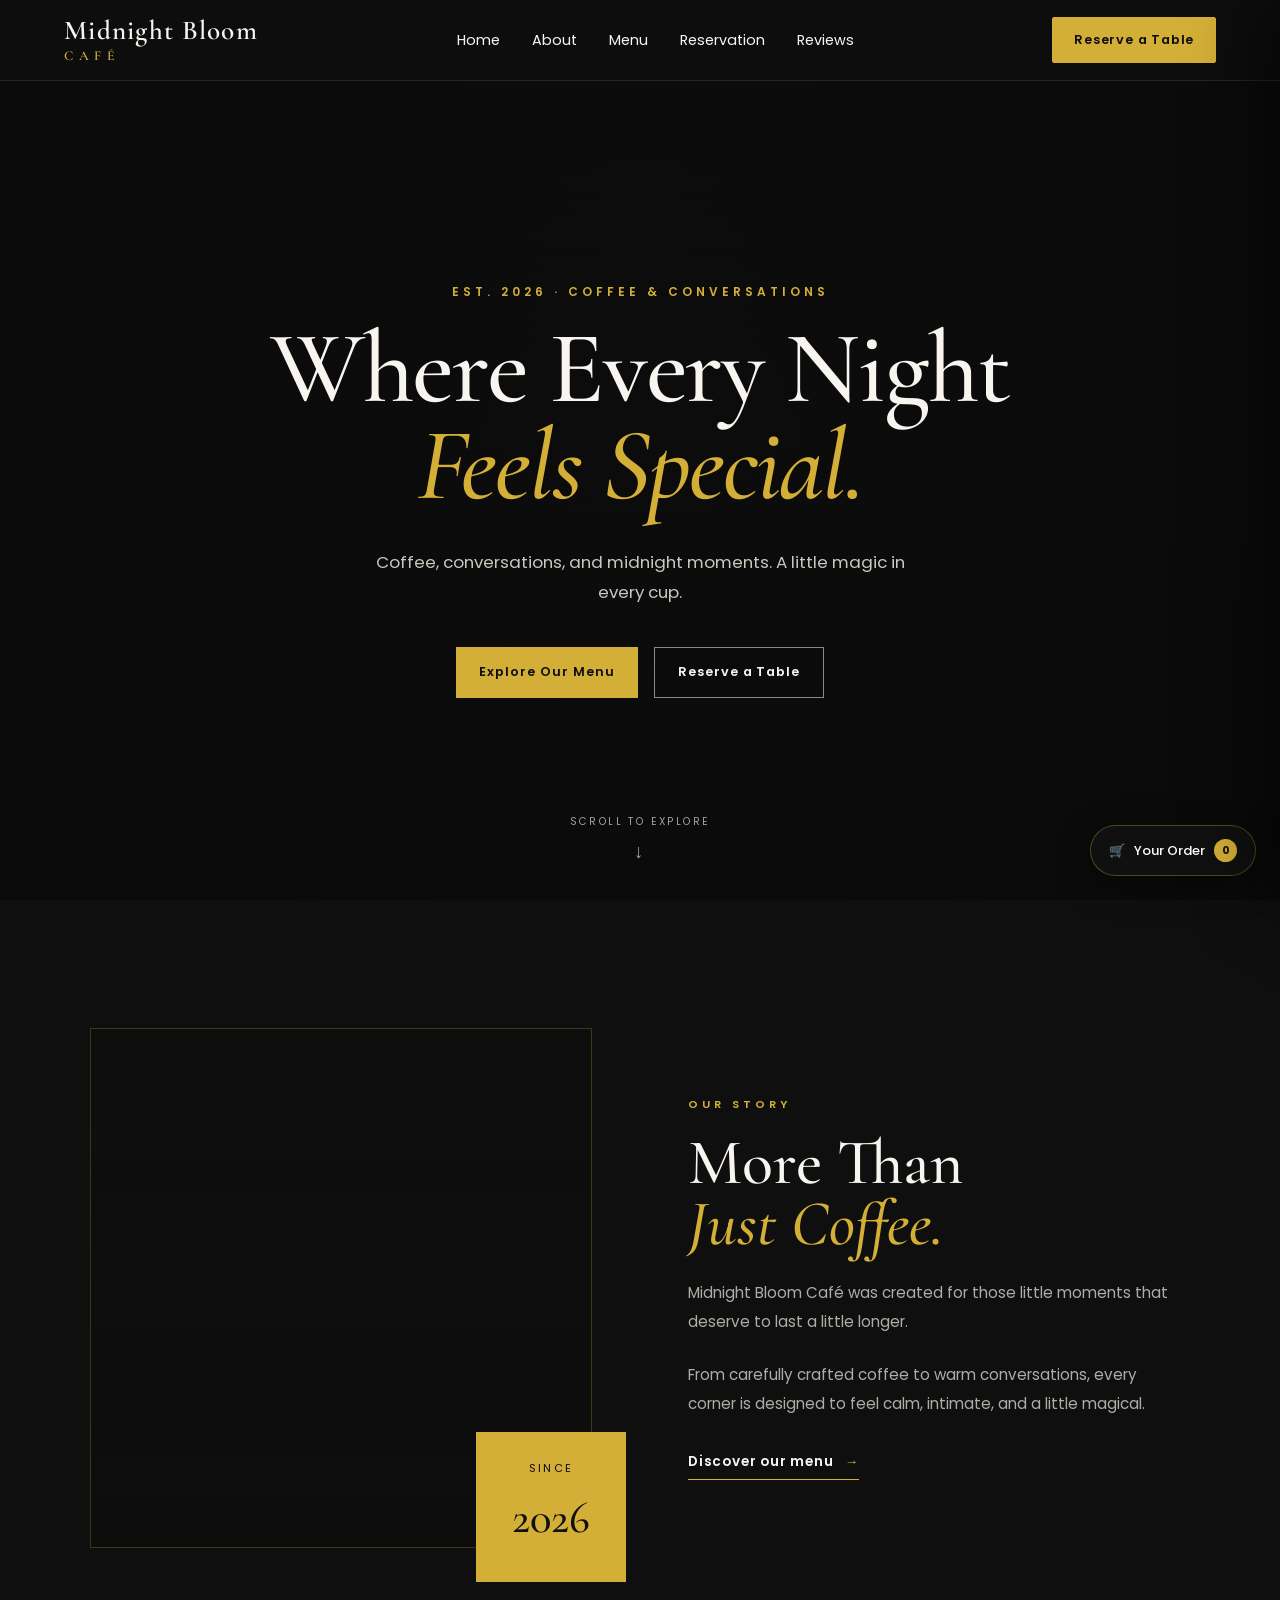
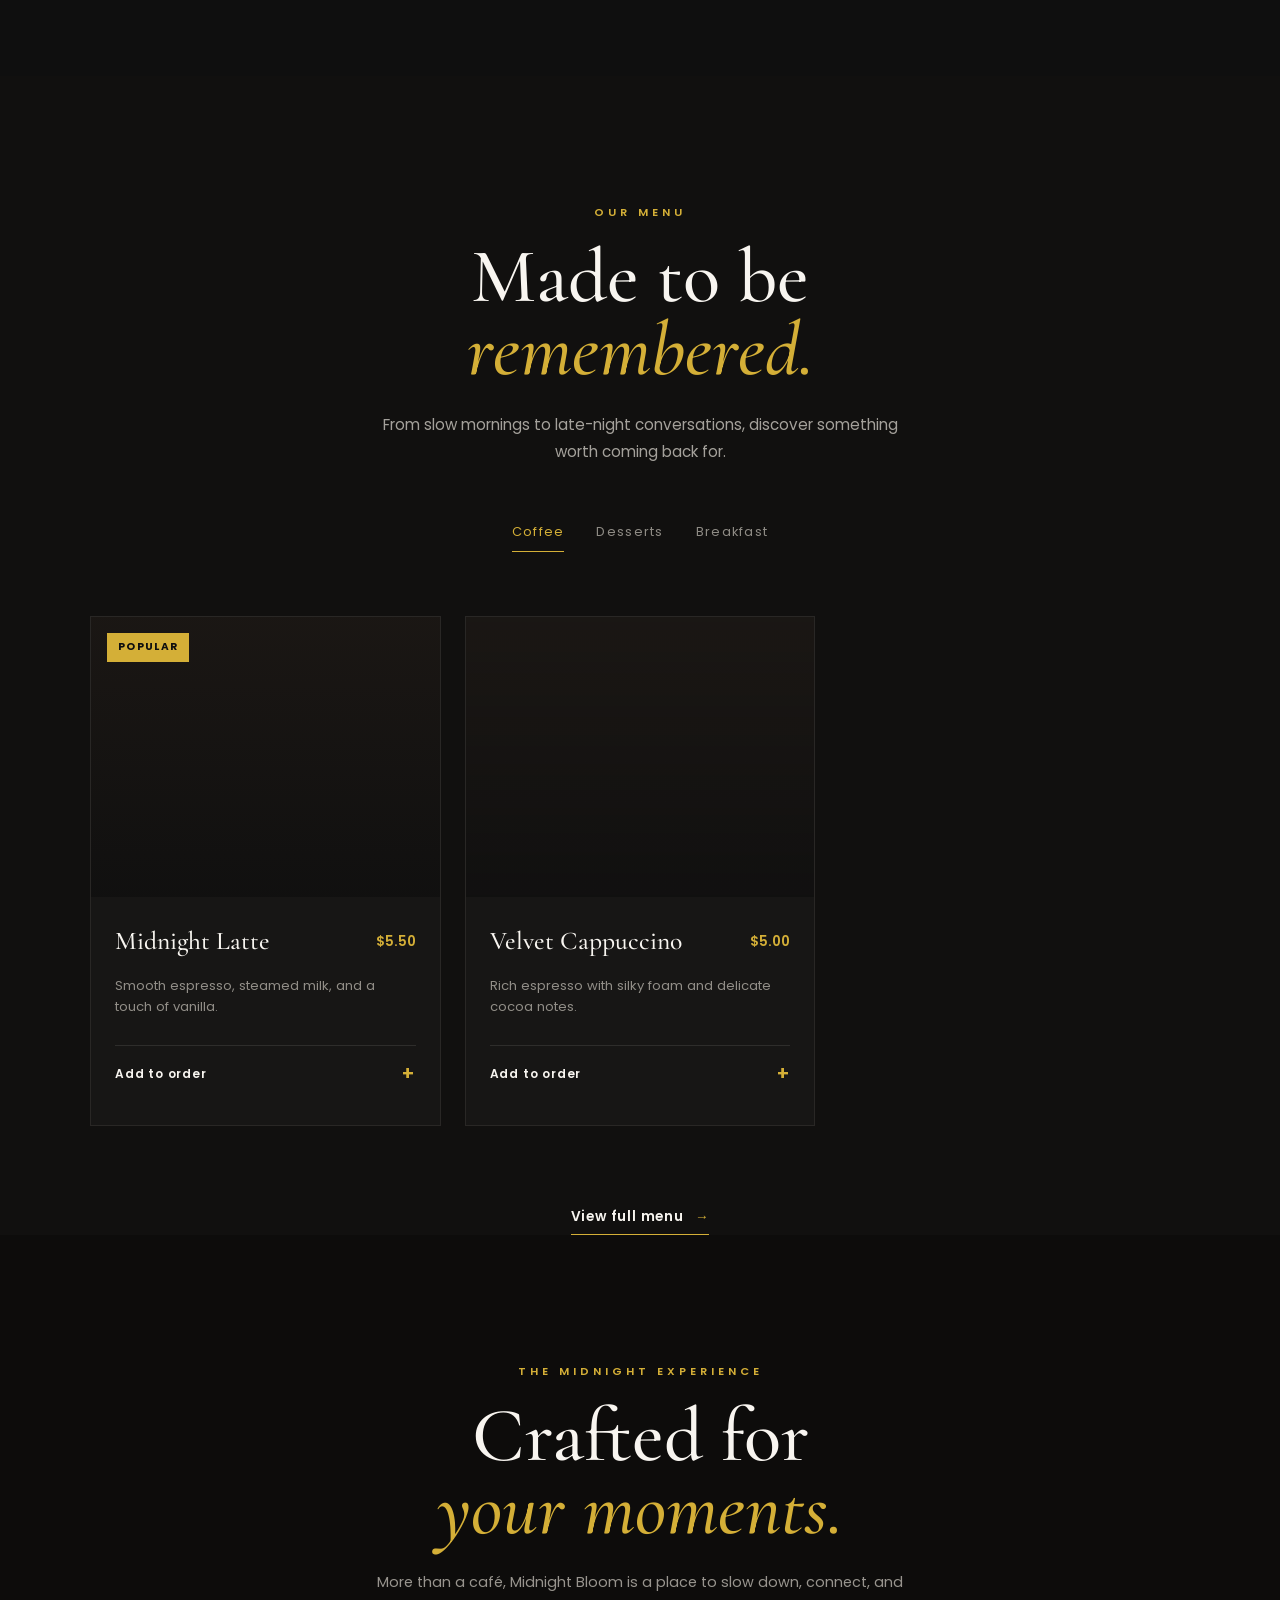
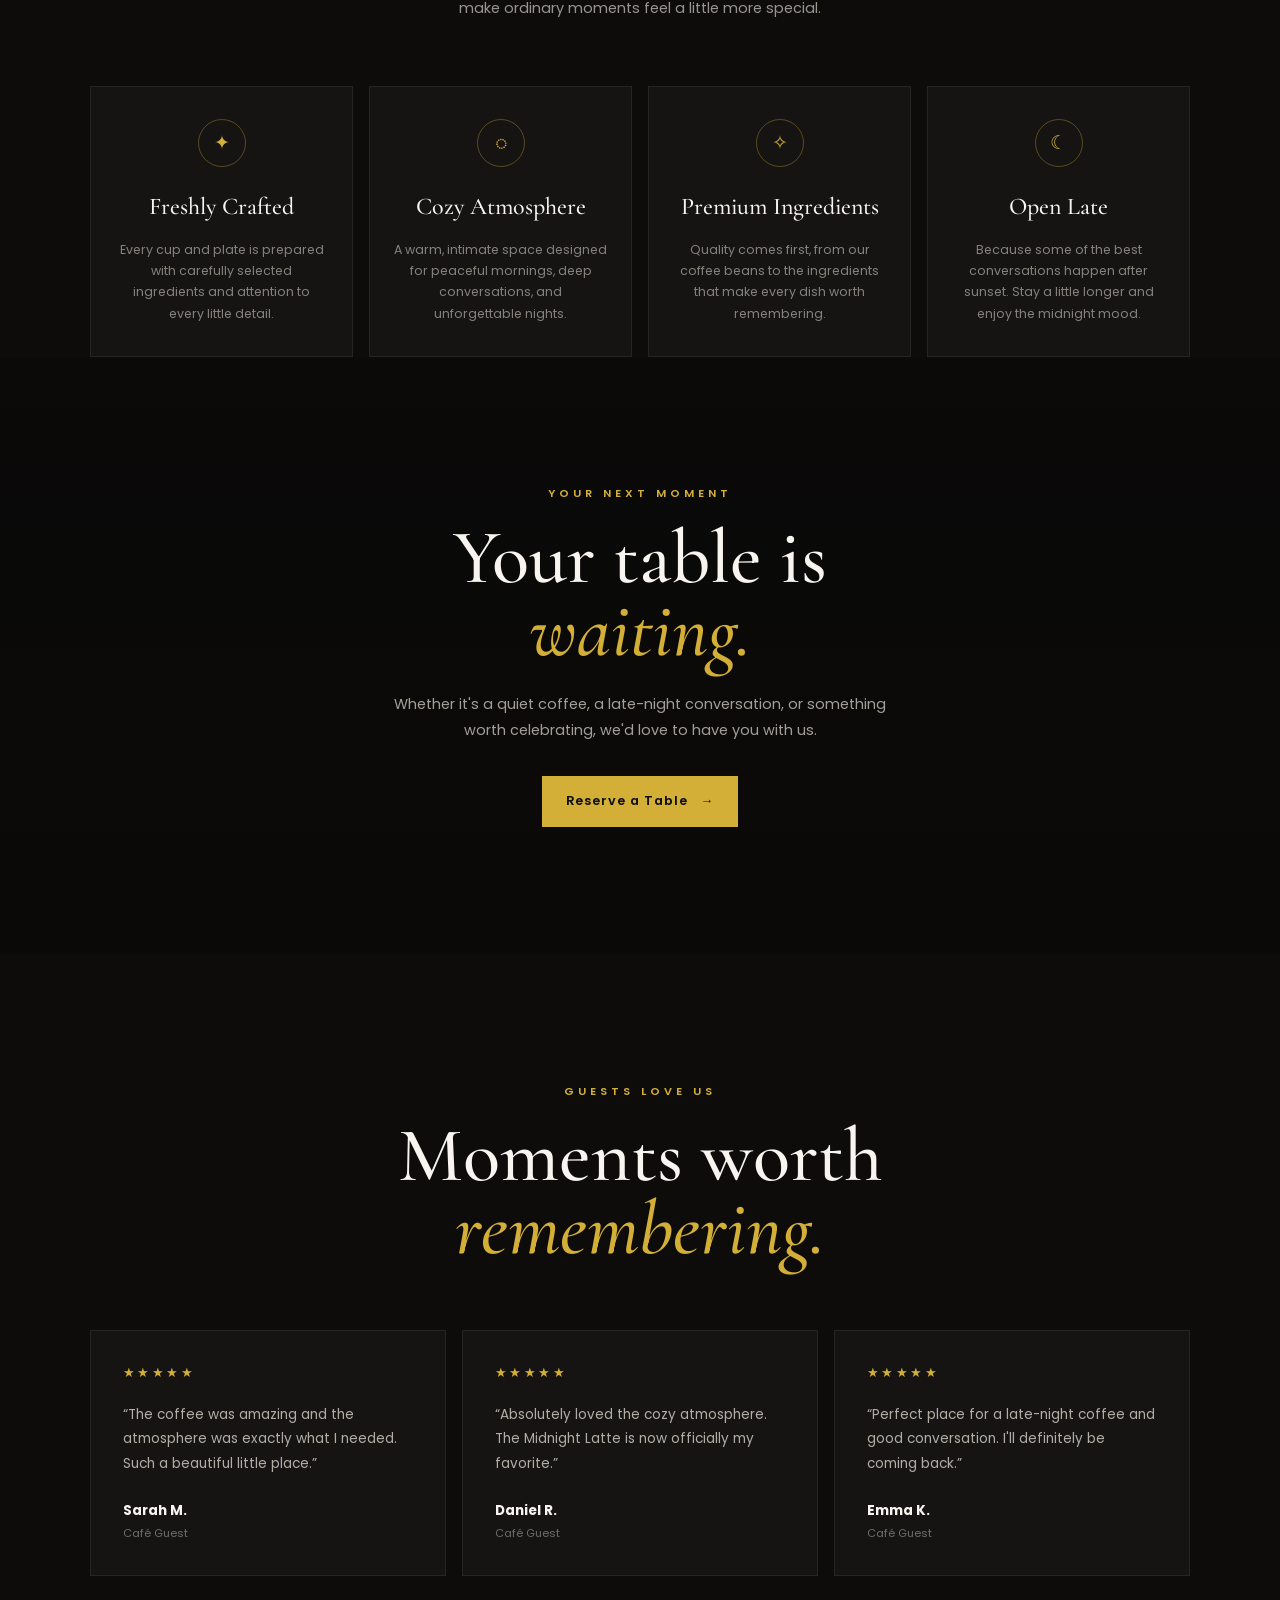
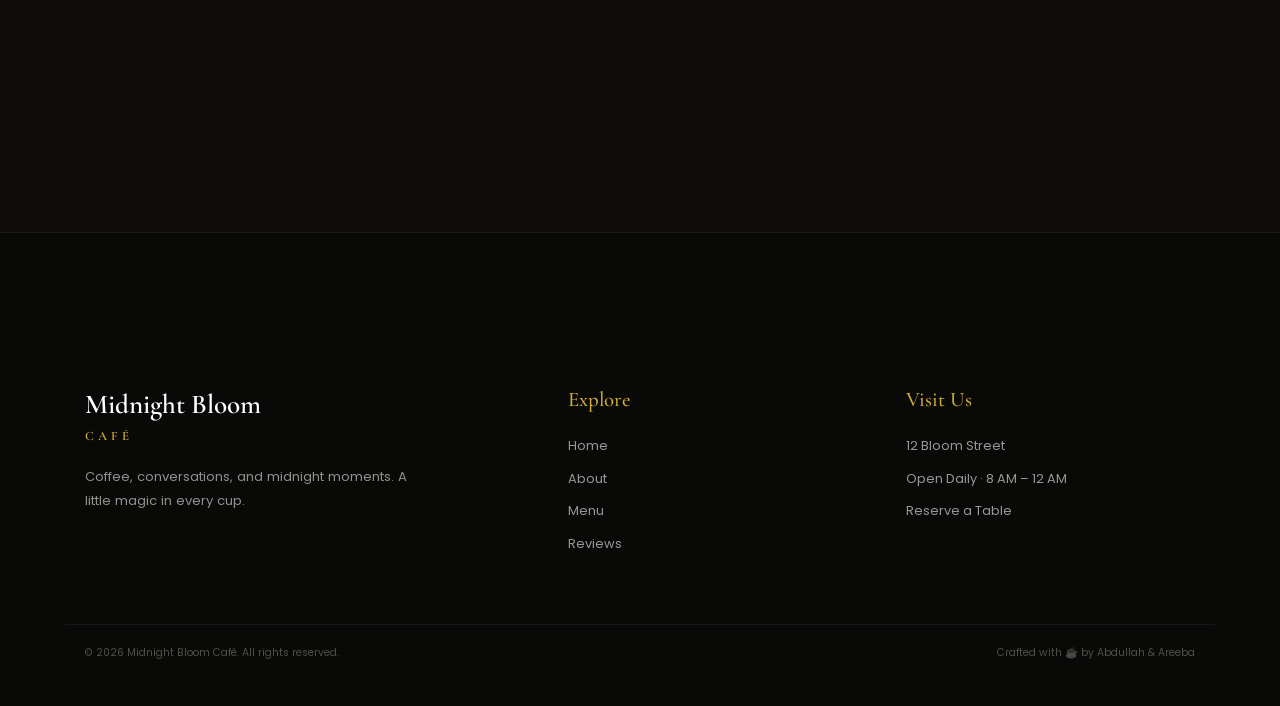
==== commit 43c63ac5: "Complete reservation flow and time validation" ====
--- a/index.html
+++ b/index.html
@@ -699,7 +699,34 @@
 
             </div>
 
-            
+          
+            </section>
+
+
+            <!-- View Full Menu -->
+
+            <div class="menu-view-all">
+
+
+                <a
+                    href="pages/menu.html"
+                    class="text-link">
+
+                    View full menu
+
+                    <span>
+                        →
+                    </span>
+
+                </a>
+
+
+            </div>
+
+
+        </section>
+
+
 <!-- =========================
      Why Midnight Bloom
 ========================== -->
@@ -823,31 +850,7 @@
 
     </div>
 
-</section>
-
-
-            <!-- View Full Menu -->
-
-            <div class="menu-view-all">
-
-
-                <a
-                    href="pages/menu.html"
-                    class="text-link">
-
-                    View full menu
-
-                    <span>
-                        →
-                    </span>
-
-                </a>
-
-
-            </div>
-
-
-        </section>
+
 
       <!-- =========================
      Reservation CTA
--- a/css/style.css
+++ b/css/style.css
@@ -1087,7 +1087,7 @@
 
     justify-content: center;
 
-    margin-top: 3rem;
+    margin-top: -5rem;
 }
 
 /* =========================
@@ -1735,4 +1735,1543 @@
         margin-top: 3rem;
     }
 
-}+}
+
+/* =========================================================
+   FULL MENU PAGE
+========================================================= */
+
+.menu-page-hero {
+    min-height: 55vh;
+    display: flex;
+    align-items: center;
+    justify-content: center;
+    text-align: center;
+    padding: 140px 20px 80px;
+
+    background:
+        linear-gradient(
+            rgba(10, 10, 10, 0.72),
+            rgba(10, 10, 10, 0.88)
+        ),
+        radial-gradient(
+            circle at center,
+            rgba(212, 175, 55, 0.10),
+            transparent 60%
+        );
+
+    border-bottom: 1px solid rgba(212, 175, 55, 0.12);
+}
+
+.menu-page-hero-content {
+    max-width: 750px;
+}
+
+.menu-page-hero h1 {
+    margin: 15px 0;
+    font-family: "Cormorant Garamond", serif;
+    font-size: clamp(2.5rem, 4.5vw, 4rem);
+    line-height: 1;
+    font-weight: 600;
+    white-space: nowrap;
+}
+
+.menu-page-hero h1 span {
+    display: inline;
+}
+
+.menu-page-hero p:last-child {
+    margin-top: 25px;
+    font-size: 1rem;
+    color: rgba(255, 255, 255, 0.68);
+}
+
+
+/* =========================================================
+   MENU SECTION
+========================================================= */
+
+.full-menu-section {
+    padding: 90px 20px;
+}
+
+.full-menu-container {
+    width: min(1150px, 100%);
+    margin: 0 auto;
+}
+
+
+/* =========================================================
+   CATEGORY BUTTONS
+========================================================= */
+
+.full-menu-categories {
+    display: flex;
+    justify-content: center;
+    align-items: center;
+    gap: 12px;
+    margin-bottom: 65px;
+    flex-wrap: wrap;
+}
+
+.full-menu-category {
+    border: 1px solid rgba(212, 175, 55, 0.28);
+    background: transparent;
+    color: rgba(255, 255, 255, 0.72);
+
+    padding: 12px 28px;
+
+    border-radius: 999px;
+
+    font-family: "Poppins", sans-serif;
+    font-size: 0.85rem;
+
+    cursor: pointer;
+
+    transition:
+        background 0.3s ease,
+        color 0.3s ease,
+        border-color 0.3s ease,
+        transform 0.3s ease;
+}
+
+.full-menu-category:hover {
+    transform: translateY(-2px);
+    border-color: rgba(212, 175, 55, 0.7);
+}
+
+.full-menu-category.active {
+    background: #d4af37;
+    color: #111;
+    border-color: #d4af37;
+}
+
+
+/* =========================================================
+   MENU GRID
+========================================================= */
+
+.full-menu-grid {
+    display: grid;
+
+    grid-template-columns:
+        repeat(3, minmax(0, 1fr));
+
+    gap: 28px;
+
+    animation: menuFadeIn 0.45s ease;
+}
+
+.full-menu-grid[hidden] {
+    display: none;
+}
+
+
+/* =========================================================
+   MENU CARD
+========================================================= */
+
+.full-menu-card {
+    overflow: hidden;
+
+    background: rgba(255, 255, 255, 0.035);
+
+    border: 1px solid rgba(255, 255, 255, 0.08);
+
+    border-radius: 18px;
+
+    transition:
+        transform 0.3s ease,
+        border-color 0.3s ease,
+        box-shadow 0.3s ease;
+}
+
+.full-menu-card:hover {
+    transform: translateY(-6px);
+
+    border-color: rgba(212, 175, 55, 0.3);
+
+    box-shadow:
+        0 18px 45px rgba(0, 0, 0, 0.25);
+}
+
+
+/* =========================================================
+   MENU IMAGE AREA
+========================================================= */
+
+.full-menu-image {
+    position: relative;
+
+    min-height: 260px;
+
+    display: flex;
+    align-items: flex-start;
+    justify-content: flex-end;
+
+    padding: 18px;
+
+    background-size: cover;
+    background-position: center;
+}
+
+
+/* Coffee */
+
+.full-menu-image.coffee-image-1 {
+    background:
+        radial-gradient(
+            circle at 50% 45%,
+            rgba(212, 175, 55, 0.18),
+            transparent 45%
+        ),
+        linear-gradient(
+            145deg,
+            #30251e,
+            #111
+        );
+}
+
+.full-menu-image.coffee-image-2 {
+    background:
+        radial-gradient(
+            circle at 45% 45%,
+            rgba(180, 150, 110, 0.18),
+            transparent 45%
+        ),
+        linear-gradient(
+            145deg,
+            #29221e,
+            #0f0f0f
+        );
+}
+
+.full-menu-image.coffee-image-3 {
+    background:
+        radial-gradient(
+            circle at 55% 40%,
+            rgba(180, 120, 45, 0.18),
+            transparent 45%
+        ),
+        linear-gradient(
+            145deg,
+            #33231b,
+            #101010
+        );
+}
+
+
+/* Desserts */
+
+.full-menu-image.dessert-image-1 {
+    background:
+        radial-gradient(
+            circle at 50% 45%,
+            rgba(100, 50, 50, 0.35),
+            transparent 50%
+        ),
+        linear-gradient(
+            145deg,
+            #2b1b1b,
+            #111
+        );
+}
+
+.full-menu-image.dessert-image-2 {
+    background:
+        radial-gradient(
+            circle at 50% 45%,
+            rgba(140, 80, 100, 0.28),
+            transparent 50%
+        ),
+        linear-gradient(
+            145deg,
+            #291b23,
+            #111
+        );
+}
+
+
+/* Breakfast */
+
+.full-menu-image.breakfast-image-1 {
+    background:
+        radial-gradient(
+            circle at 50% 45%,
+            rgba(150, 120, 65, 0.22),
+            transparent 50%
+        ),
+        linear-gradient(
+            145deg,
+            #29251b,
+            #111
+        );
+}
+
+.full-menu-image.breakfast-image-2 {
+    background:
+        radial-gradient(
+            circle at 50% 45%,
+            rgba(180, 140, 70, 0.20),
+            transparent 50%
+        ),
+        linear-gradient(
+            145deg,
+            #302619,
+            #111
+        );
+}
+
+
+/* =========================================================
+   BADGE
+========================================================= */
+
+.full-menu-image .menu-badge {
+    display: inline-block;
+
+    padding: 7px 12px;
+
+    border-radius: 999px;
+
+    background: rgba(212, 175, 55, 0.95);
+
+    color: #111;
+
+    font-size: 0.7rem;
+    font-weight: 600;
+    letter-spacing: 0.04em;
+}
+
+
+/* =========================================================
+   CARD CONTENT
+========================================================= */
+
+.full-menu-content {
+    padding: 24px;
+}
+
+.full-menu-title {
+    display: flex;
+    justify-content: space-between;
+    align-items: flex-start;
+
+    gap: 15px;
+}
+
+.full-menu-title h2 {
+    margin: 0;
+
+    font-family: "Cormorant Garamond", serif;
+
+    font-size: 1.55rem;
+
+    font-weight: 600;
+}
+
+.full-menu-title span {
+    color: #d4af37;
+
+    font-size: 0.9rem;
+
+    font-weight: 500;
+
+    white-space: nowrap;
+}
+
+.full-menu-content > p {
+    margin: 12px 0 22px;
+
+    color: rgba(255, 255, 255, 0.62);
+
+    font-size: 0.83rem;
+
+    line-height: 1.7;
+}
+
+
+/* =========================================================
+   ADD TO ORDER BUTTON
+========================================================= */
+
+.full-menu-content .add-to-cart {
+    width: 100%;
+
+    display: flex;
+    align-items: center;
+    justify-content: space-between;
+
+    padding: 12px 15px;
+
+    border: 1px solid rgba(212, 175, 55, 0.28);
+
+    border-radius: 10px;
+
+    background: transparent;
+
+    color: rgba(255, 255, 255, 0.85);
+
+    font-family: "Poppins", sans-serif;
+
+    font-size: 0.8rem;
+
+    cursor: pointer;
+
+    transition:
+        background 0.3s ease,
+        color 0.3s ease,
+        border-color 0.3s ease;
+}
+
+.full-menu-content .add-to-cart span {
+    color: #d4af37;
+    font-size: 1.1rem;
+}
+
+.full-menu-content .add-to-cart:hover {
+    background: #d4af37;
+
+    border-color: #d4af37;
+
+    color: #111;
+}
+
+.full-menu-content .add-to-cart:hover span {
+    color: #111;
+}
+
+
+/* =========================================================
+   BACK TO HOME
+========================================================= */
+
+.menu-back-home {
+    display: flex;
+    justify-content: center;
+
+    padding: 20px 20px 100px;
+}
+
+
+/* =========================================================
+   MENU ANIMATION
+========================================================= */
+
+@keyframes menuFadeIn {
+
+    from {
+        opacity: 0;
+        transform: translateY(10px);
+    }
+
+    to {
+        opacity: 1;
+        transform: translateY(0);
+    }
+
+}
+
+
+/* =========================================================
+   MENU PAGE FOOTER
+========================================================= */
+
+.site-footer {
+    border-top: 1px solid rgba(255, 255, 255, 0.08);
+}
+
+.footer-container {
+    width: min(1150px, 100%);
+
+    margin: 0 auto;
+
+    padding: 70px 20px;
+
+    display: grid;
+
+    grid-template-columns:
+        1.5fr 1fr 1fr;
+
+    gap: 50px;
+}
+
+.footer-brand p {
+    max-width: 330px;
+
+    margin-top: 18px;
+
+    color: rgba(255, 255, 255, 0.55);
+
+    font-size: 0.82rem;
+
+    line-height: 1.8;
+}
+
+.footer-logo {
+    color: white;
+
+    text-decoration: none;
+
+    font-family: "Cormorant Garamond", serif;
+
+    font-size: 1.7rem;
+}
+
+.footer-logo span {
+    color: #d4af37;
+}
+
+.footer-column {
+    display: flex;
+
+    flex-direction: column;
+
+    gap: 12px;
+}
+
+.footer-column h3 {
+    margin-bottom: 8px;
+
+    color: #d4af37;
+
+    font-family: "Cormorant Garamond", serif;
+
+    font-size: 1.3rem;
+}
+
+.footer-column a,
+.footer-column p {
+    margin: 0;
+
+    color: rgba(255, 255, 255, 0.58);
+
+    font-size: 0.8rem;
+
+    text-decoration: none;
+
+    transition: color 0.25s ease;
+}
+
+.footer-column a:hover {
+    color: #d4af37;
+}
+
+.footer-bottom {
+    width: min(1150px, 100%);
+
+    margin: 0 auto;
+
+    padding: 20px;
+
+    display: flex;
+
+    justify-content: space-between;
+
+    gap: 20px;
+
+    border-top: 1px solid rgba(255, 255, 255, 0.06);
+
+    color: rgba(255, 255, 255, 0.42);
+
+    font-size: 0.7rem;
+}
+
+
+/* =========================================================
+   MENU PAGE — MOBILE
+========================================================= */
+
+@media (max-width: 900px) {
+
+    .full-menu-grid {
+        grid-template-columns:
+            repeat(2, minmax(0, 1fr));
+    }
+
+    .footer-container {
+        grid-template-columns:
+            1fr 1fr;
+    }
+
+    .footer-brand {
+        grid-column: 1 / -1;
+    }
+
+}
+
+
+@media (max-width: 768px) {
+
+    .menu-page-hero {
+        min-height: 45vh;
+
+        padding:
+            120px
+            20px
+            70px;
+    }
+
+    .full-menu-section {
+        padding: 65px 16px;
+    }
+
+    .full-menu-categories {
+        margin-bottom: 45px;
+    }
+
+    .full-menu-category {
+        padding: 10px 20px;
+    }
+
+    .full-menu-grid {
+        grid-template-columns: 1fr;
+
+        gap: 22px;
+    }
+
+    .full-menu-image {
+        min-height: 230px;
+    }
+
+    .full-menu-content {
+        padding: 20px;
+    }
+
+    .footer-container {
+        grid-template-columns: 1fr;
+
+        gap: 35px;
+
+        padding:
+            55px
+            20px;
+    }
+
+    .footer-brand {
+        grid-column: auto;
+    }
+
+    .footer-bottom {
+        flex-direction: column;
+
+        text-align: center;
+
+        align-items: center;
+    }
+
+}
+
+/* Home Menu Cards */
+
+#menu-preview .menu-card {
+    cursor: pointer;
+}
+
+/* =========================================================
+   MIDNIGHT BLOOM — ORDER CART
+========================================================= */
+
+/* Floating Order Button */
+
+.floating-order-button {
+    position: fixed;
+    right: 24px;
+    bottom: 24px;
+    z-index: 999;
+
+    display: flex;
+    align-items: center;
+    gap: 9px;
+
+    padding: 13px 18px;
+
+    border: 1px solid rgba(212, 175, 55, 0.35);
+    border-radius: 40px;
+
+    background: rgba(18, 18, 18, 0.94);
+    color: #fff;
+
+    font-family: "Poppins", sans-serif;
+    font-size: 13px;
+    font-weight: 500;
+
+    cursor: pointer;
+
+    box-shadow: 0 10px 35px rgba(0, 0, 0, 0.35);
+
+    backdrop-filter: blur(12px);
+
+    transition: 0.3s ease;
+}
+
+.floating-order-button:hover {
+    transform: translateY(-3px);
+
+    border-color: rgba(212, 175, 55, 0.8);
+}
+
+.order-count {
+    min-width: 23px;
+    height: 23px;
+
+    display: flex;
+    align-items: center;
+    justify-content: center;
+
+    border-radius: 50%;
+
+    background: #d4af37;
+    color: #111;
+
+    font-size: 11px;
+    font-weight: 700;
+}
+
+
+/* =========================================================
+   ORDER PANEL
+========================================================= */
+
+.order-panel {
+    position: fixed;
+
+    top: 0;
+    right: 0;
+
+    width: min(410px, 100%);
+
+    height: 100vh;
+
+    z-index: 1000;
+
+    display: flex;
+    flex-direction: column;
+
+    background:
+        linear-gradient(
+            145deg,
+            #171717 0%,
+            #101010 55%,
+            #0b0b0b 100%
+        );
+
+    border-left: 1px solid rgba(212, 175, 55, 0.18);
+
+    box-shadow: -20px 0 60px rgba(0, 0, 0, 0.5);
+
+    transform: translateX(100%);
+
+    transition: transform 0.4s ease;
+}
+
+.order-panel.open {
+    transform: translateX(0);
+}
+
+
+/* =========================================================
+   HEADER
+========================================================= */
+
+.order-panel-header {
+    display: flex;
+    justify-content: space-between;
+    align-items: flex-start;
+
+    padding: 28px 26px 20px;
+
+    border-bottom: 1px solid rgba(255, 255, 255, 0.07);
+}
+
+.order-panel-header .section-label {
+    margin: 0;
+
+    color: #d4af37;
+
+    font-size: 10px;
+    letter-spacing: 2px;
+}
+
+.order-panel-header h2 {
+    margin: 4px 0 0;
+
+    color: #fff;
+
+    font-family: "Cormorant Garamond", serif;
+
+    font-size: 34px;
+    font-weight: 600;
+}
+
+
+/* Close panel */
+
+.close-order {
+    width: 36px;
+    height: 36px;
+
+    display: flex;
+    align-items: center;
+    justify-content: center;
+
+    border: 1px solid rgba(255, 255, 255, 0.12);
+    border-radius: 50%;
+
+    background: transparent;
+
+    color: rgba(255, 255, 255, 0.75);
+
+    font-size: 22px;
+    line-height: 1;
+
+    cursor: pointer;
+
+    transition: 0.25s ease;
+}
+
+.close-order:hover {
+    color: #d4af37;
+
+    border-color: rgba(212, 175, 55, 0.5);
+
+    transform: rotate(90deg);
+}
+
+
+/* =========================================================
+   ORDER ITEMS AREA
+========================================================= */
+
+.order-items {
+    flex: 1;
+
+    overflow-y: auto;
+
+    padding: 8px 26px 20px;
+}
+
+
+/* Individual item */
+
+.order-item {
+    display: flex;
+
+    align-items: center;
+    justify-content: space-between;
+
+    gap: 15px;
+
+    padding: 20px 0;
+
+    border-bottom: 1px solid rgba(255, 255, 255, 0.07);
+}
+
+
+/* Item information */
+
+.order-item-info {
+    flex: 1;
+}
+
+.order-item-info h3 {
+    margin: 0 0 5px;
+
+    color: #fff;
+
+    font-family: "Cormorant Garamond", serif;
+
+    font-size: 21px;
+    font-weight: 600;
+}
+
+.order-item-info span {
+    color: rgba(255, 255, 255, 0.5);
+
+    font-family: "Poppins", sans-serif;
+
+    font-size: 12px;
+}
+
+
+/* =========================================================
+   QUANTITY CONTROLS
+========================================================= */
+
+.order-item-controls {
+    display: flex;
+
+    align-items: center;
+
+    gap: 7px;
+}
+
+
+/* Minus and plus */
+
+.order-item-controls .quantity-minus,
+.order-item-controls .quantity-plus {
+    width: 27px;
+    height: 27px;
+
+    display: flex;
+    align-items: center;
+    justify-content: center;
+
+    padding: 0;
+
+    border: 1px solid rgba(255, 255, 255, 0.14);
+    border-radius: 50%;
+
+    background: transparent;
+
+    color: #fff;
+
+    font-size: 15px;
+
+    cursor: pointer;
+
+    transition: 0.25s ease;
+}
+
+.order-item-controls .quantity-minus:hover,
+.order-item-controls .quantity-plus:hover {
+    border-color: #d4af37;
+
+    color: #d4af37;
+
+    background: rgba(212, 175, 55, 0.08);
+}
+
+
+/* Quantity number */
+
+.order-item-controls > span {
+    min-width: 20px;
+
+    text-align: center;
+
+    color: #fff;
+
+    font-size: 13px;
+}
+
+
+/* =========================================================
+   REMOVE ITEM
+========================================================= */
+
+.order-item-controls .remove-item {
+    width: 27px;
+    height: 27px;
+
+    display: flex;
+    align-items: center;
+    justify-content: center;
+
+    margin-left: 5px;
+
+    padding: 0;
+
+    border: none;
+
+    background: transparent;
+
+    color: rgba(255, 255, 255, 0.4);
+
+    font-size: 19px;
+    line-height: 1;
+
+    cursor: pointer;
+
+    transition: 0.25s ease;
+}
+
+.order-item-controls .remove-item:hover {
+    color: #d4af37;
+
+    transform: scale(1.15);
+}
+
+
+/* =========================================================
+   EMPTY ORDER
+========================================================= */
+
+.empty-order {
+    padding: 80px 20px;
+
+    text-align: center;
+}
+
+.empty-order p {
+    margin: 0 0 8px;
+
+    color: #fff;
+
+    font-family: "Cormorant Garamond", serif;
+
+    font-size: 25px;
+}
+
+.empty-order span {
+    display: block;
+
+    color: rgba(255, 255, 255, 0.45);
+
+    font-size: 12px;
+
+    line-height: 1.7;
+}
+
+
+/* =========================================================
+   FOOTER / TOTAL
+========================================================= */
+
+.order-panel-footer {
+    padding: 20px 26px 25px;
+
+    background: rgba(0, 0, 0, 0.18);
+
+    border-top: 1px solid rgba(255, 255, 255, 0.07);
+}
+
+.order-total {
+    display: flex;
+
+    align-items: center;
+    justify-content: space-between;
+
+    margin-bottom: 16px;
+}
+
+.order-total span {
+    color: rgba(255, 255, 255, 0.55);
+
+    font-size: 13px;
+}
+
+.order-total strong {
+    color: #d4af37;
+
+    font-size: 21px;
+}
+
+
+/* Continue button */
+
+.checkout-button {
+    width: 100%;
+
+    padding: 13px 20px;
+
+    border: none;
+    border-radius: 30px;
+
+    background: #d4af37;
+
+    color: #111;
+
+    font-family: "Poppins", sans-serif;
+
+    font-size: 13px;
+    font-weight: 600;
+
+    cursor: pointer;
+
+    transition: 0.3s ease;
+}
+
+.checkout-button:hover {
+    transform: translateY(-2px);
+
+    opacity: 0.9;
+}
+
+
+/* =========================================================
+   MOBILE CART
+========================================================= */
+
+@media (max-width: 768px) {
+
+    .floating-order-button {
+        right: 14px;
+        bottom: 14px;
+
+        padding: 12px 15px;
+
+        font-size: 12px;
+    }
+
+    .order-panel {
+        width: 100%;
+    }
+
+    .order-panel-header {
+        padding: 24px 20px 18px;
+    }
+
+    .order-panel-header h2 {
+        font-size: 30px;
+    }
+
+    .order-items {
+        padding-left: 20px;
+        padding-right: 20px;
+    }
+
+    .order-item {
+        gap: 10px;
+    }
+
+    .order-item-info h3 {
+        font-size: 19px;
+    }
+
+    .order-panel-footer {
+        padding: 18px 20px 22px;
+    }
+
+}
+
+/* =========================================
+   RESERVATION PAGE
+========================================= */
+
+.reservation-page {
+    min-height: 100vh;
+    padding: 120px 20px 80px;
+    display: flex;
+    justify-content: center;
+    align-items: center;
+}
+
+.reservation-page-content {
+    width: 100%;
+    max-width: 850px;
+}
+
+.reservation-intro {
+    text-align: center;
+    margin-bottom: 50px;
+}
+
+.reservation-intro h1 {
+    font-family: "Cormorant Garamond", serif;
+    font-size: clamp(3rem, 6vw, 5rem);
+    font-weight: 600;
+    line-height: 1;
+    margin: 15px 0 20px;
+}
+
+.reservation-intro h1 span {
+    display: block;
+}
+
+.reservation-intro > p:last-child {
+    max-width: 550px;
+    margin: 0 auto;
+    line-height: 1.8;
+    opacity: 0.75;
+}
+
+
+/* Form */
+
+.reservation-form {
+    width: 100%;
+    max-width: 700px;
+    margin: 0 auto;
+    padding: 40px;
+    border: 1px solid rgba(212, 175, 55, 0.18);
+    background: rgba(255, 255, 255, 0.025);
+    border-radius: 16px;
+    backdrop-filter: blur(8px);
+}
+
+
+/* Form Group */
+
+.form-group {
+    display: flex;
+    flex-direction: column;
+    gap: 9px;
+    margin-bottom: 24px;
+}
+
+.form-group label {
+    font-size: 0.85rem;
+    letter-spacing: 0.05em;
+    opacity: 0.85;
+}
+
+.form-group label span {
+    opacity: 0.5;
+    font-size: 0.75rem;
+}
+
+
+/* Inputs */
+
+.form-group input,
+.form-group select,
+.form-group textarea {
+    width: 100%;
+    padding: 14px 16px;
+    border: 1px solid rgba(212, 175, 55, 0.2);
+    border-radius: 8px;
+    background: rgba(0, 0, 0, 0.25);
+    color: inherit;
+    font-family: "Poppins", sans-serif;
+    font-size: 0.9rem;
+    outline: none;
+    transition: border-color 0.3s ease;
+}
+
+.form-group textarea {
+    resize: vertical;
+    min-height: 110px;
+}
+
+.form-group input:focus,
+.form-group select:focus,
+.form-group textarea:focus {
+    border-color: rgba(212, 175, 55, 0.7);
+}
+
+
+/* Date & Time */
+
+.form-row {
+    display: grid;
+    grid-template-columns: 1fr 1fr;
+    gap: 20px;
+}
+
+
+/* Submit */
+
+.reservation-submit {
+    width: 100%;
+    justify-content: center;
+    margin-top: 10px;
+    cursor: pointer;
+}
+
+
+/* Mobile */
+
+@media (max-width: 600px) {
+
+    .reservation-page {
+        padding: 90px 16px 50px;
+    }
+
+    .reservation-intro {
+        margin-bottom: 35px;
+    }
+
+    .reservation-intro h1 {
+        font-size: 3rem;
+    }
+
+    .reservation-form {
+        padding: 25px 20px;
+    }
+
+    .form-row {
+        grid-template-columns: 1fr;
+        gap: 0;
+    }
+
+}
+
+/* Reservation input text */
+
+.reservation-form input,
+.reservation-form select,
+.reservation-form textarea {
+    color: #f5f5f5;
+    caret-color: #d4af37;
+}
+
+.reservation-form input::placeholder,
+.reservation-form textarea::placeholder {
+    color: rgba(255, 255, 255, 0.4);
+}
+
+.reservation-form select option {
+    background: #151515;
+    color: #f5f5f5;
+}
+
+
+/* 12-hour time selector */
+
+.time-select {
+    display: grid;
+    grid-template-columns: 1fr 1fr 1fr;
+    gap: 10px;
+}
+
+/* =========================================
+   RESERVATION FORM INPUT FIX
+========================================= */
+
+.reservation-form input,
+.reservation-form select,
+.reservation-form textarea {
+    box-sizing: border-box;
+
+    width: 100%;
+    min-height: 50px;
+
+    padding: 13px 15px;
+
+    border: 1px solid rgba(212, 175, 55, 0.22);
+    border-radius: 8px;
+
+    background: #171717 !important;
+
+    color: #f5f5f5 !important;
+
+    font-family: "Poppins", sans-serif;
+    font-size: 14px;
+
+    outline: none;
+
+    appearance: none;
+
+    transition:
+        border-color 0.25s ease,
+        background 0.25s ease;
+}
+
+
+/* Placeholder */
+
+.reservation-form input::placeholder,
+.reservation-form textarea::placeholder {
+    color: rgba(255, 255, 255, 0.42);
+}
+
+
+/* Focus */
+
+.reservation-form input:focus,
+.reservation-form select:focus,
+.reservation-form textarea:focus {
+    border-color: rgba(212, 175, 55, 0.75);
+
+    background: #1b1b1b !important;
+
+    color: #ffffff !important;
+}
+
+
+/* Date input */
+
+.reservation-form input[type="date"] {
+    color-scheme: dark;
+}
+
+
+/* Make date picker icon visible */
+
+.reservation-form input[type="date"]::-webkit-calendar-picker-indicator {
+    filter: invert(1);
+    opacity: 0.7;
+    cursor: pointer;
+}
+
+
+/* =========================================
+   TIME — ALWAYS ONE ROW
+========================================= */
+
+.time-select {
+    width: 100%;
+
+    display: grid;
+
+    grid-template-columns: 1fr 1fr 1.25fr;
+
+    gap: 10px;
+
+    align-items: center;
+}
+
+.time-select select {
+    width: 100%;
+    min-width: 0;
+}
+
+
+/* Select dropdown options */
+
+.reservation-form select option {
+    background: #171717;
+    color: #ffffff;
+}
+
+
+/* =========================================
+   MOBILE
+========================================= */
+
+@media (max-width: 600px) {
+
+    .time-select {
+        grid-template-columns: 1fr 1fr 1.2fr;
+        gap: 7px;
+    }
+
+    .time-select select {
+        padding: 12px 8px;
+
+        font-size: 12px;
+    }
+
+}
+
+/* =========================================
+   DATE & TIME INPUT FIX
+========================================= */
+
+.reservation-form input[type="date"],
+.reservation-form input[type="time"] {
+
+    color: #f5f5f5 !important;
+
+    background: #171717 !important;
+
+    border: 1px solid rgba(212, 175, 55, 0.22);
+
+    color-scheme: dark;
+
+}
+
+
+/* Date & Time icons */
+
+.reservation-form input[type="date"]::-webkit-calendar-picker-indicator,
+.reservation-form input[type="time"]::-webkit-calendar-picker-indicator {
+
+    filter: invert(1);
+
+    opacity: 0.75;
+
+    cursor: pointer;
+
+}
+
+
+/* When selected/focused */
+
+.reservation-form input[type="date"]:focus,
+.reservation-form input[type="time"]:focus {
+
+    border-color: rgba(212, 175, 55, 0.75);
+
+    background: #1b1b1b !important;
+
+    color: #ffffff !important;
+
+}
+
+/* =========================================
+   CUSTOM TIME SELECTOR
+========================================= */
+
+.time-select {
+    display: grid;
+    grid-template-columns: 1fr 1fr 1.2fr;
+    gap: 10px;
+    width: 100%;
+}
+
+.time-select select {
+    width: 100%;
+    min-height: 50px;
+
+    padding: 12px 14px;
+
+    background: #171717 !important;
+    color: #f5f5f5 !important;
+
+    border: 1px solid rgba(212, 175, 55, 0.22);
+    border-radius: 8px;
+
+    font-family: "Poppins", sans-serif;
+    font-size: 14px;
+
+    outline: none;
+}
+
+.time-select select:focus {
+    border-color: rgba(212, 175, 55, 0.75);
+}
+
+.time-select option {
+    background: #171717;
+    color: #ffffff;
+}
+
+
+@media (max-width: 600px) {
+
+    .time-select {
+        grid-template-columns: 1fr 1fr 1.2fr;
+        gap: 7px;
+    }
+
+    .time-select select {
+        font-size: 12px;
+        padding: 12px 7px;
+    }
+
+}
+
+/* =========================================
+   RESERVATION TIME INPUT
+========================================= */
+
+#reservation-time {
+    width: 100%;
+    min-height: 50px;
+
+    box-sizing: border-box;
+
+    padding: 13px 15px;
+
+    background: #171717 !important;
+
+    color: #f5f5f5 !important;
+
+    border: 1px solid rgba(212, 175, 55, 0.22);
+
+    border-radius: 8px;
+
+    font-family: "Poppins", sans-serif;
+
+    font-size: 14px;
+
+    outline: none;
+
+    transition: 0.25s ease;
+}
+
+#reservation-time::placeholder {
+    color: rgba(255, 255, 255, 0.42);
+}
+
+#reservation-time:focus {
+    border-color: rgba(212, 175, 55, 0.75);
+
+    background: #1b1b1b !important;
+
+    color: #ffffff !important;
+}
+
